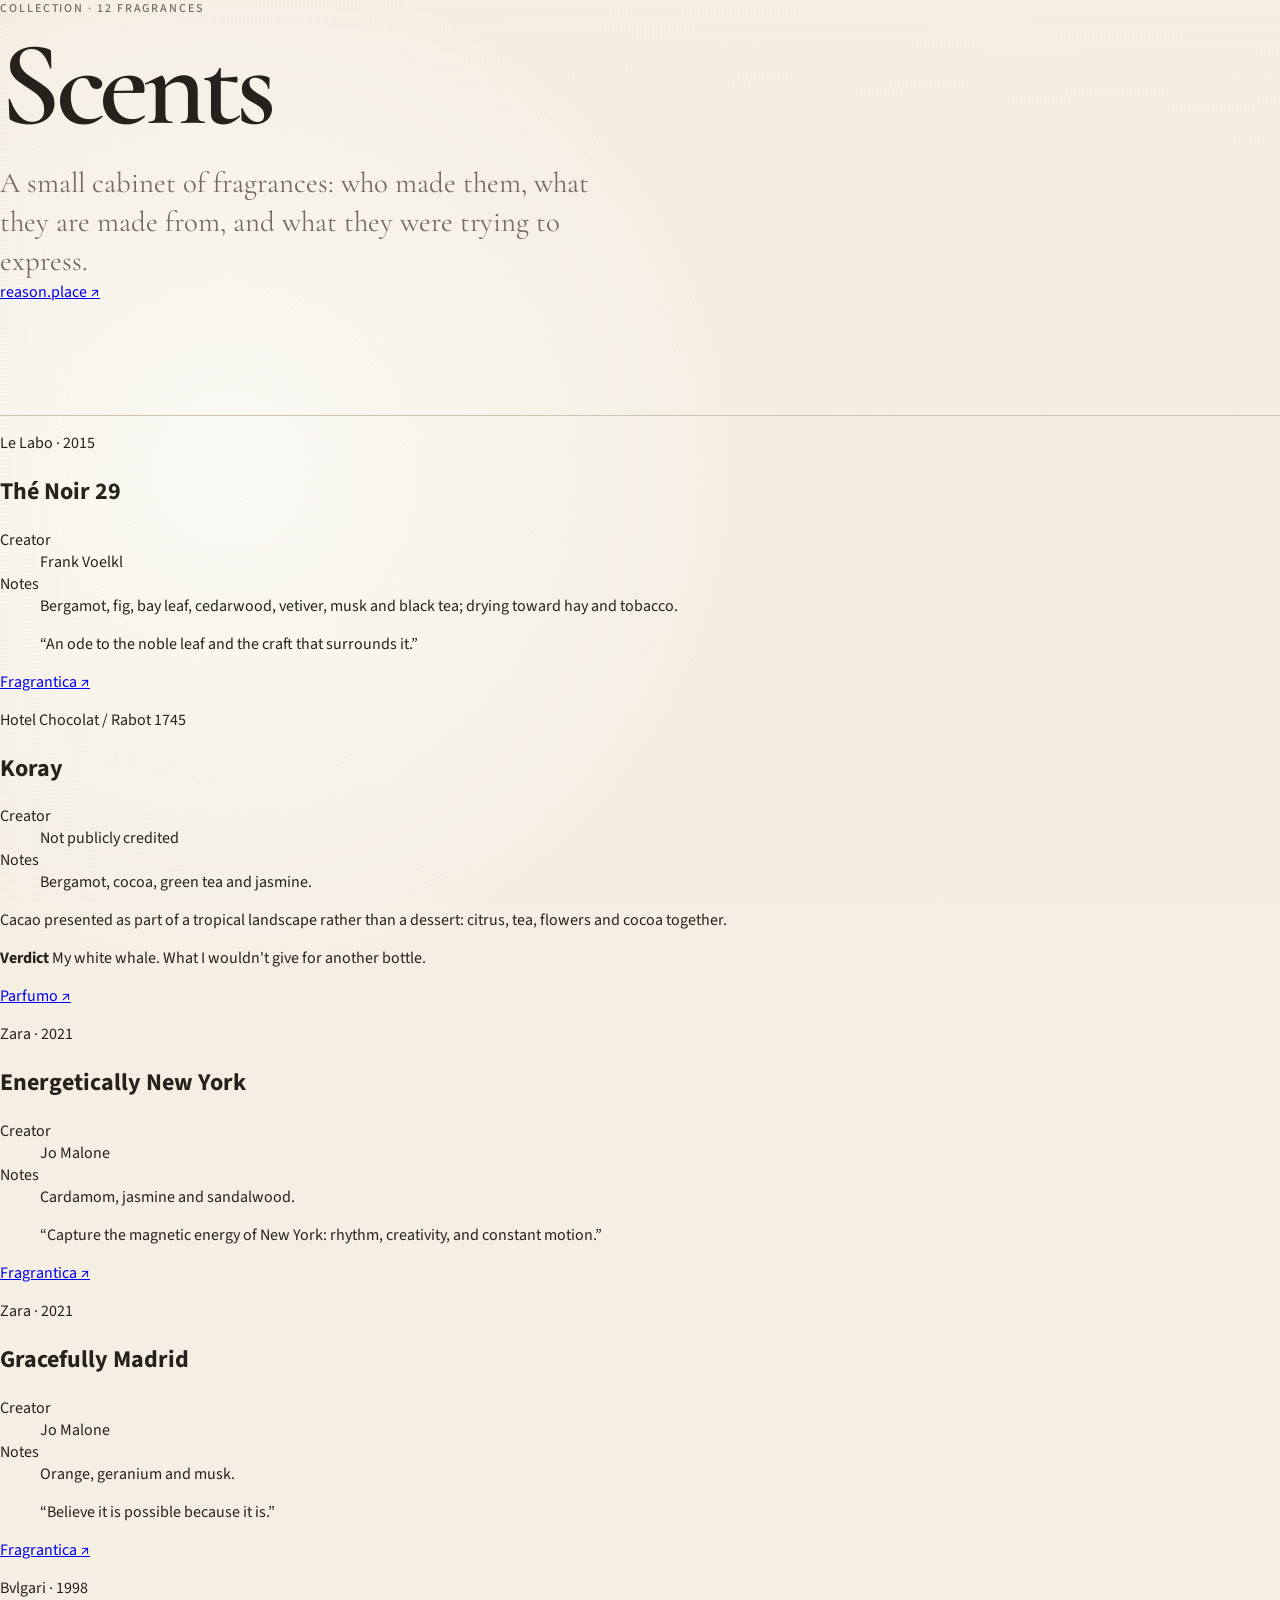
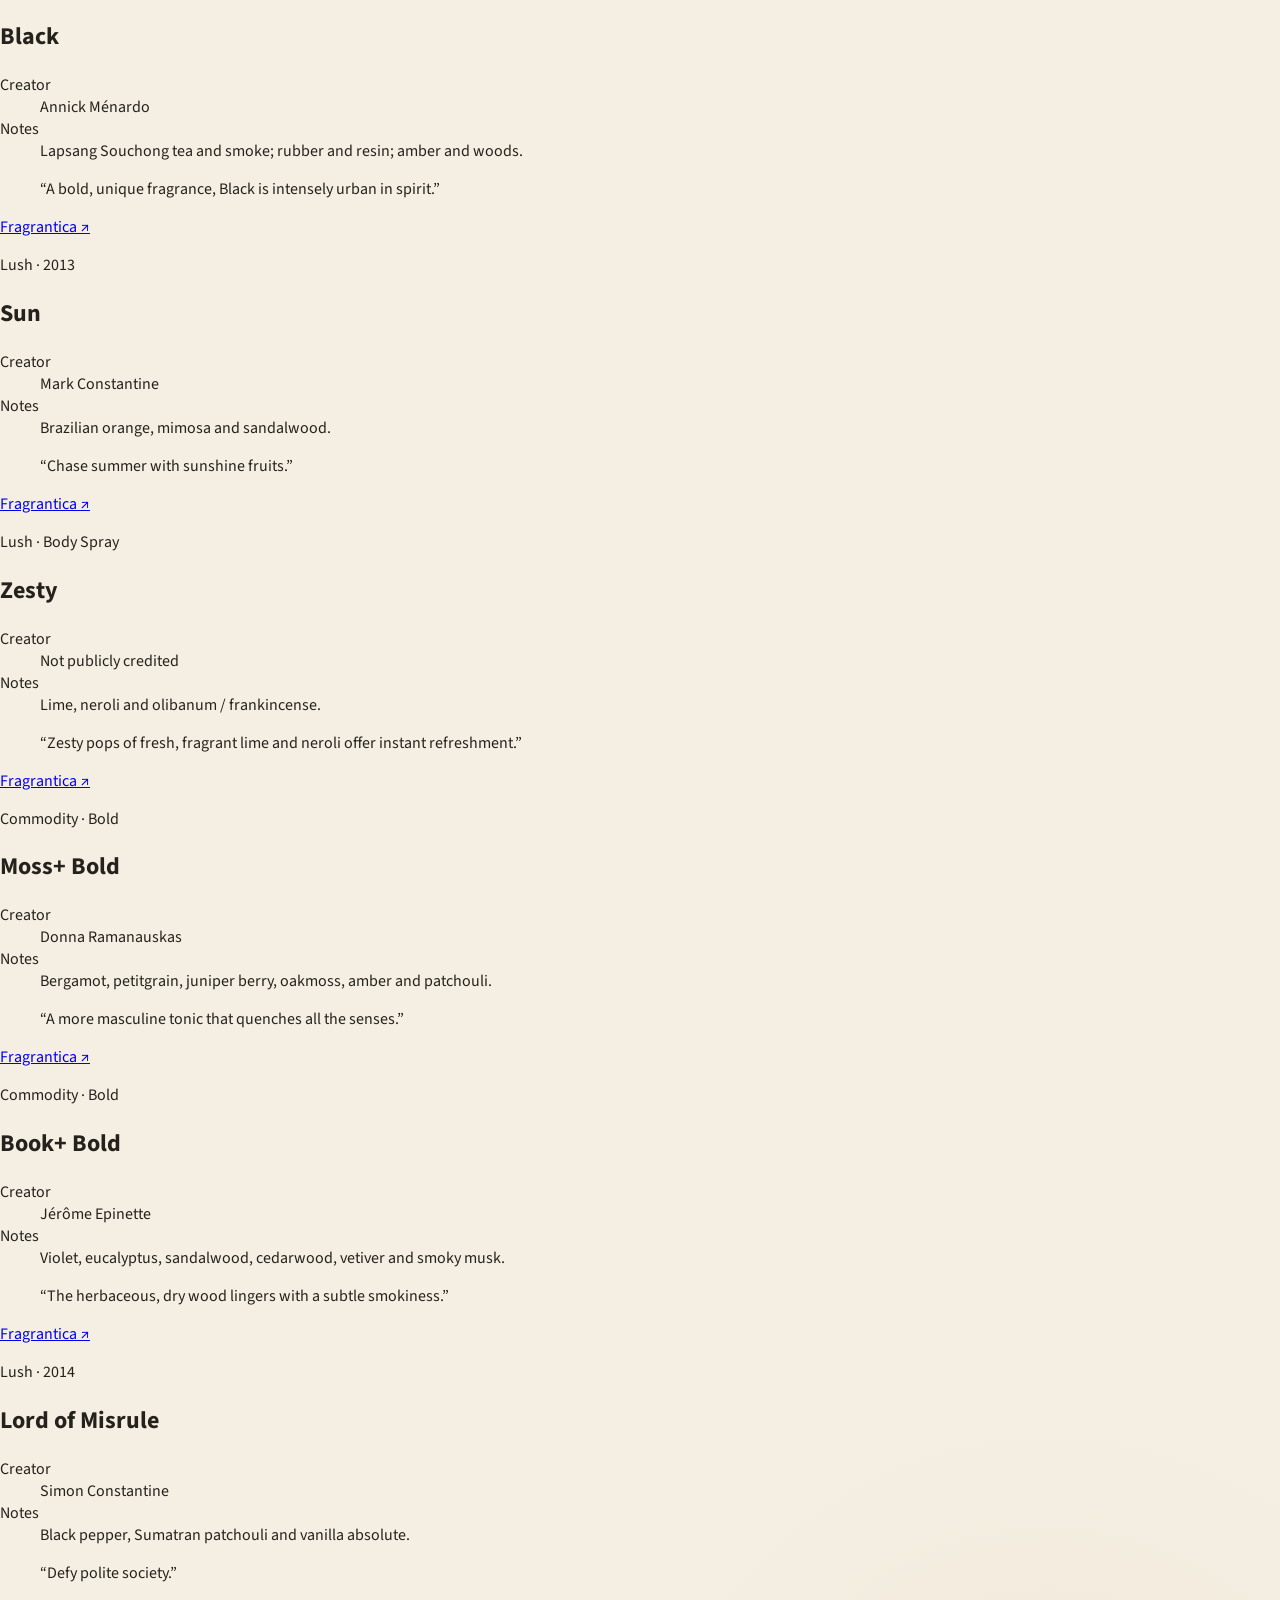
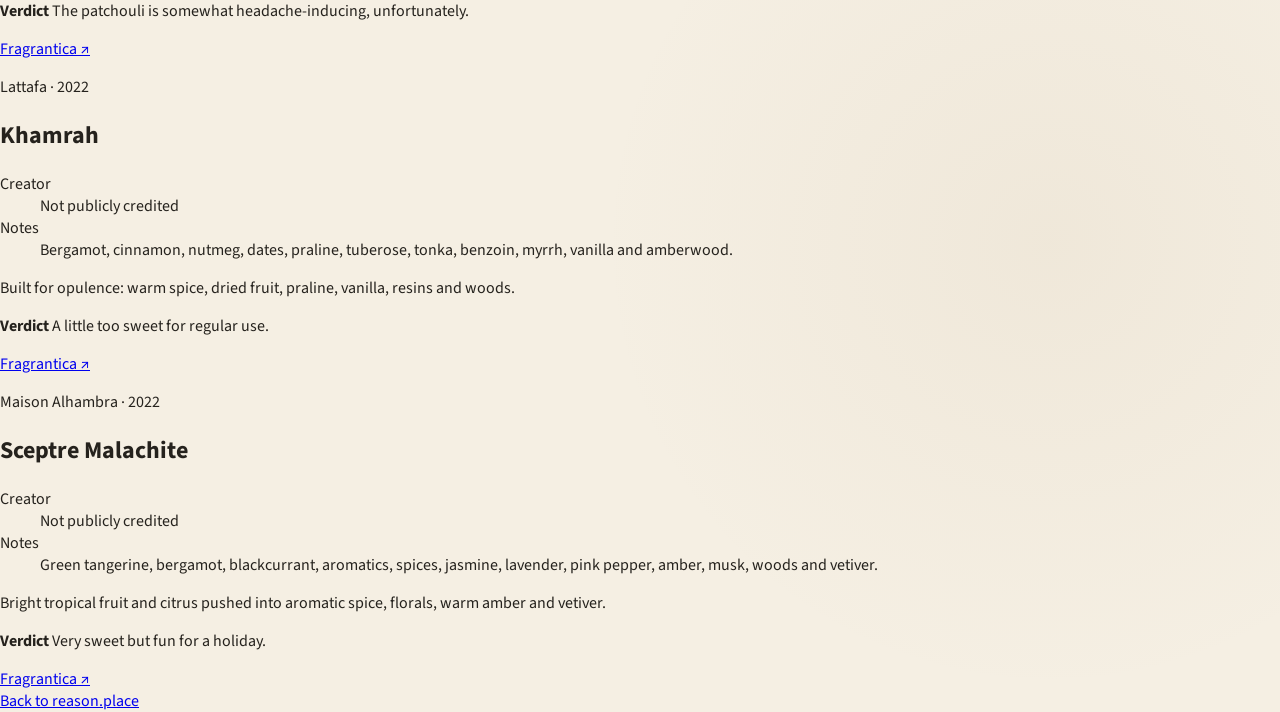
==== sites/scents/index.html @ fedf438d "Add personal scent verdicts" ====
<!doctype html>
<html lang="en">
<head>
  <meta charset="utf-8">
  <meta name="viewport" content="width=device-width, initial-scale=1">
  <meta name="theme-color" content="#eee8dc">
  <meta name="description" content="A compact overview of a personal fragrance collection.">
  <title>Scents — reason.place</title>
  <link rel="preconnect" href="https://fonts.googleapis.com">
  <link rel="preconnect" href="https://fonts.gstatic.com" crossorigin>
  <link href="https://fonts.googleapis.com/css2?family=Cormorant+Garamond:ital,wght@0,500;0,600;1,500&family=Source+Sans+3:wght@400;500;600&display=swap" rel="stylesheet">
  <link rel="stylesheet" href="/styles.css">
</head>
<body>
  <div class="shell">
    <header class="masthead">
      <div>
        <p class="eyebrow">Collection · 12 fragrances</p>
        <h1>Scents</h1>
        <p class="intro">A small cabinet of fragrances: who made them, what they are made from, and what they were trying to express.</p>
      </div>
      <a class="home-link" href="https://reason.place/">reason.place ↗</a>
    </header>

    <main class="collection">
      <article class="fragrance">
        <header><p class="maker">Le Labo · 2015</p><h2>Thé Noir 29</h2></header>
        <dl><div><dt>Creator</dt><dd>Frank Voelkl</dd></div><div><dt>Notes</dt><dd>Bergamot, fig, bay leaf, cedarwood, vetiver, musk and black tea; drying toward hay and tobacco.</dd></div></dl>
        <blockquote>“An ode to the noble leaf and the craft that surrounds it.”</blockquote>
        <a class="reference" href="https://www.fragrantica.com/perfume/Le-Labo/The-Noir-29-31872.html">Fragrantica ↗</a>
      </article>

      <article class="fragrance">
        <header><p class="maker">Hotel Chocolat / Rabot 1745</p><h2>Koray</h2></header>
        <dl><div><dt>Creator</dt><dd>Not publicly credited</dd></div><div><dt>Notes</dt><dd>Bergamot, cocoa, green tea and jasmine.</dd></div></dl>
        <p class="intent">Cacao presented as part of a tropical landscape rather than a dessert: citrus, tea, flowers and cocoa together.</p>
        <p class="verdict"><strong>Verdict</strong> My white whale. What I wouldn't give for another bottle.</p>
        <a class="reference" href="https://www.parfumo.com/Perfumes/Hotel_Chocolat_/Rabot_1745__Koray">Parfumo ↗</a>
      </article>

      <article class="fragrance">
        <header><p class="maker">Zara · 2021</p><h2>Energetically New York</h2></header>
        <dl><div><dt>Creator</dt><dd>Jo Malone</dd></div><div><dt>Notes</dt><dd>Cardamom, jasmine and sandalwood.</dd></div></dl>
        <blockquote>“Capture the magnetic energy of New York: rhythm, creativity, and constant motion.”</blockquote>
        <a class="reference" href="https://www.fragrantica.com/perfume/Zara/Energetically-New-York-70524.html">Fragrantica ↗</a>
      </article>

      <article class="fragrance">
        <header><p class="maker">Zara · 2021</p><h2>Gracefully Madrid</h2></header>
        <dl><div><dt>Creator</dt><dd>Jo Malone</dd></div><div><dt>Notes</dt><dd>Orange, geranium and musk.</dd></div></dl>
        <blockquote>“Believe it is possible because it is.”</blockquote>
        <a class="reference" href="https://www.fragrantica.com/perfume/Zara/Gracefully-Madrid-70528.html">Fragrantica ↗</a>
      </article>

      <article class="fragrance">
        <header><p class="maker">Bvlgari · 1998</p><h2>Black</h2></header>
        <dl><div><dt>Creator</dt><dd>Annick Ménardo</dd></div><div><dt>Notes</dt><dd>Lapsang Souchong tea and smoke; rubber and resin; amber and woods.</dd></div></dl>
        <blockquote>“A bold, unique fragrance, Black is intensely urban in spirit.”</blockquote>
        <a class="reference" href="https://www.fragrantica.com/perfume/Bvlgari/Black-154.html">Fragrantica ↗</a>
      </article>

      <article class="fragrance">
        <header><p class="maker">Lush · 2013</p><h2>Sun</h2></header>
        <dl><div><dt>Creator</dt><dd>Mark Constantine</dd></div><div><dt>Notes</dt><dd>Brazilian orange, mimosa and sandalwood.</dd></div></dl>
        <blockquote>“Chase summer with sunshine fruits.”</blockquote>
        <a class="reference" href="https://www.fragrantica.com/perfume/Lush/Sun-17620.html">Fragrantica ↗</a>
      </article>

      <article class="fragrance">
        <header><p class="maker">Lush · Body Spray</p><h2>Zesty</h2></header>
        <dl><div><dt>Creator</dt><dd>Not publicly credited</dd></div><div><dt>Notes</dt><dd>Lime, neroli and olibanum / frankincense.</dd></div></dl>
        <blockquote>“Zesty pops of fresh, fragrant lime and neroli offer instant refreshment.”</blockquote>
        <a class="reference" href="https://www.fragrantica.com/p/93841">Fragrantica ↗</a>
      </article>

      <article class="fragrance">
        <header><p class="maker">Commodity · Bold</p><h2>Moss+ Bold</h2></header>
        <dl><div><dt>Creator</dt><dd>Donna Ramanauskas</dd></div><div><dt>Notes</dt><dd>Bergamot, petitgrain, juniper berry, oakmoss, amber and patchouli.</dd></div></dl>
        <blockquote>“A more masculine tonic that quenches all the senses.”</blockquote>
        <a class="reference" href="https://www.fragrantica.com/perfume/Commodity/Moss-70011.html">Fragrantica ↗</a>
      </article>

      <article class="fragrance">
        <header><p class="maker">Commodity · Bold</p><h2>Book+ Bold</h2></header>
        <dl><div><dt>Creator</dt><dd>Jérôme Epinette</dd></div><div><dt>Notes</dt><dd>Violet, eucalyptus, sandalwood, cedarwood, vetiver and smoky musk.</dd></div></dl>
        <blockquote>“The herbaceous, dry wood lingers with a subtle smokiness.”</blockquote>
        <a class="reference" href="https://www.fragrantica.com/perfume/Commodity/Book-70014.html">Fragrantica ↗</a>
      </article>

      <article class="fragrance lower-priority">
        <header><p class="maker">Lush · 2014</p><h2>Lord of Misrule</h2></header>
        <dl><div><dt>Creator</dt><dd>Simon Constantine</dd></div><div><dt>Notes</dt><dd>Black pepper, Sumatran patchouli and vanilla absolute.</dd></div></dl>
        <blockquote>“Defy polite society.”</blockquote>
        <p class="verdict"><strong>Verdict</strong> The patchouli is somewhat headache-inducing, unfortunately.</p>
        <a class="reference" href="https://www.fragrantica.com/perfume/Lush/Lord-of-Misrule-29173.html">Fragrantica ↗</a>
      </article>

      <article class="fragrance lower-priority">
        <header><p class="maker">Lattafa · 2022</p><h2>Khamrah</h2></header>
        <dl><div><dt>Creator</dt><dd>Not publicly credited</dd></div><div><dt>Notes</dt><dd>Bergamot, cinnamon, nutmeg, dates, praline, tuberose, tonka, benzoin, myrrh, vanilla and amberwood.</dd></div></dl>
        <p class="intent">Built for opulence: warm spice, dried fruit, praline, vanilla, resins and woods.</p>
        <p class="verdict"><strong>Verdict</strong> A little too sweet for regular use.</p>
        <a class="reference" href="https://www.fragrantica.com/perfume/Lattafa-Perfumes/Khamrah-75805.html">Fragrantica ↗</a>
      </article>

      <article class="fragrance lower-priority">
        <header><p class="maker">Maison Alhambra · 2022</p><h2>Sceptre Malachite</h2></header>
        <dl><div><dt>Creator</dt><dd>Not publicly credited</dd></div><div><dt>Notes</dt><dd>Green tangerine, bergamot, blackcurrant, aromatics, spices, jasmine, lavender, pink pepper, amber, musk, woods and vetiver.</dd></div></dl>
        <p class="intent">Bright tropical fruit and citrus pushed into aromatic spice, florals, warm amber and vetiver.</p>
        <p class="verdict"><strong>Verdict</strong> Very sweet but fun for a holiday.</p>
        <a class="reference" href="https://www.fragrantica.com/perfume/Maison-Alhambra/Sceptre-Malachite-94163.html">Fragrantica ↗</a>
      </article>
    </main>

    <footer class="site-footer">
      <a href="https://reason.place/">Back to reason.place</a>
    </footer>
  </div>
</body>
</html>
---- styles.css ----
:root {
  color-scheme: light;
  --paper: #f5efe3;
  --ink: #25221d;
  --muted: #746c60;
  --line: #cfc3b2;
  --wash: rgba(255, 255, 255, 0.28);
}

* {
  box-sizing: border-box;
}

html {
  min-height: 100%;
  background: var(--paper);
}

body {
  margin: 0;
  min-height: 100vh;
  color: var(--ink);
  font-family: "Source Sans 3", system-ui, sans-serif;
  background:
    radial-gradient(circle at 18% 12%, rgba(255, 255, 255, 0.7), transparent 32rem),
    radial-gradient(circle at 82% 88%, rgba(173, 145, 104, 0.08), transparent 28rem),
    var(--paper);
}

body::before {
  content: "";
  position: fixed;
  inset: 0;
  pointer-events: none;
  opacity: 0.22;
  background-image:
    repeating-radial-gradient(circle at 0 0, rgba(82, 66, 43, 0.08) 0 0.6px, transparent 0.7px 4px);
  mix-blend-mode: multiply;
}

.page-shell {
  width: min(62rem, calc(100% - 2.5rem));
  margin: 0 auto;
  padding: clamp(4.5rem, 10vw, 8rem) 0 5rem;
}

.masthead {
  max-width: 40rem;
  margin-bottom: clamp(4rem, 10vw, 7rem);
}

.eyebrow {
  margin: 0 0 1rem;
  color: var(--muted);
  font-size: 0.75rem;
  font-weight: 500;
  letter-spacing: 0.16em;
  text-transform: uppercase;
}

h1 {
  margin: 0;
  font-family: "Cormorant Garamond", Georgia, serif;
  font-size: clamp(4rem, 12vw, 7.5rem);
  font-weight: 600;
  letter-spacing: -0.045em;
  line-height: 0.86;
}

.intro {
  margin: 1.75rem 0 0;
  color: var(--muted);
  font-family: "Cormorant Garamond", Georgia, serif;
  font-size: clamp(1.35rem, 2.8vw, 1.8rem);
  line-height: 1.35;
}

.collection {
  border-top: 1px solid var(--line);
}

.entry {
  display: grid;
  grid-template-columns: 3rem minmax(0, 1fr) auto;
  gap: 1.25rem;
  align-items: center;
  padding: 1.65rem 0;
  color: inherit;
  text-decoration: none;
  border-bottom: 1px solid var(--line);
  transition: padding 160ms ease, background-color 160ms ease;
}

.entry:hover,
.entry:focus-visible {
  padding-inline: 1rem;
  background: var(--wash);
  outline: none;
}

.entry__number {
  color: var(--muted);
  font-size: 0.8rem;
  letter-spacing: 0.08em;
}

.entry__body {
  display: grid;
  gap: 0.2rem;
}

.entry__title {
  font-family: "Cormorant Garamond", Georgia, serif;
  font-size: clamp(2rem, 5vw, 3.1rem);
  font-weight: 600;
  line-height: 1;
}

.entry__description {
  color: var(--muted);
  font-size: 0.95rem;
  line-height: 1.45;
}

.entry__arrow {
  font-size: 1.25rem;
  transition: transform 160ms ease;
}

.entry:hover .entry__arrow,
.entry:focus-visible .entry__arrow {
  transform: translate(0.2rem, -0.2rem);
}

@media (max-width: 36rem) {
  .page-shell {
    width: min(100% - 1.5rem, 62rem);
    padding-top: 3.5rem;
  }

  .masthead {
    margin-bottom: 3.5rem;
  }

  .entry {
    grid-template-columns: 2rem minmax(0, 1fr) auto;
    gap: 0.75rem;
  }

  .entry__description {
    max-width: 18rem;
  }
}

@media (prefers-reduced-motion: reduce) {
  *,
  *::before,
  *::after {
    scroll-behavior: auto !important;
    transition: none !important;
  }
}
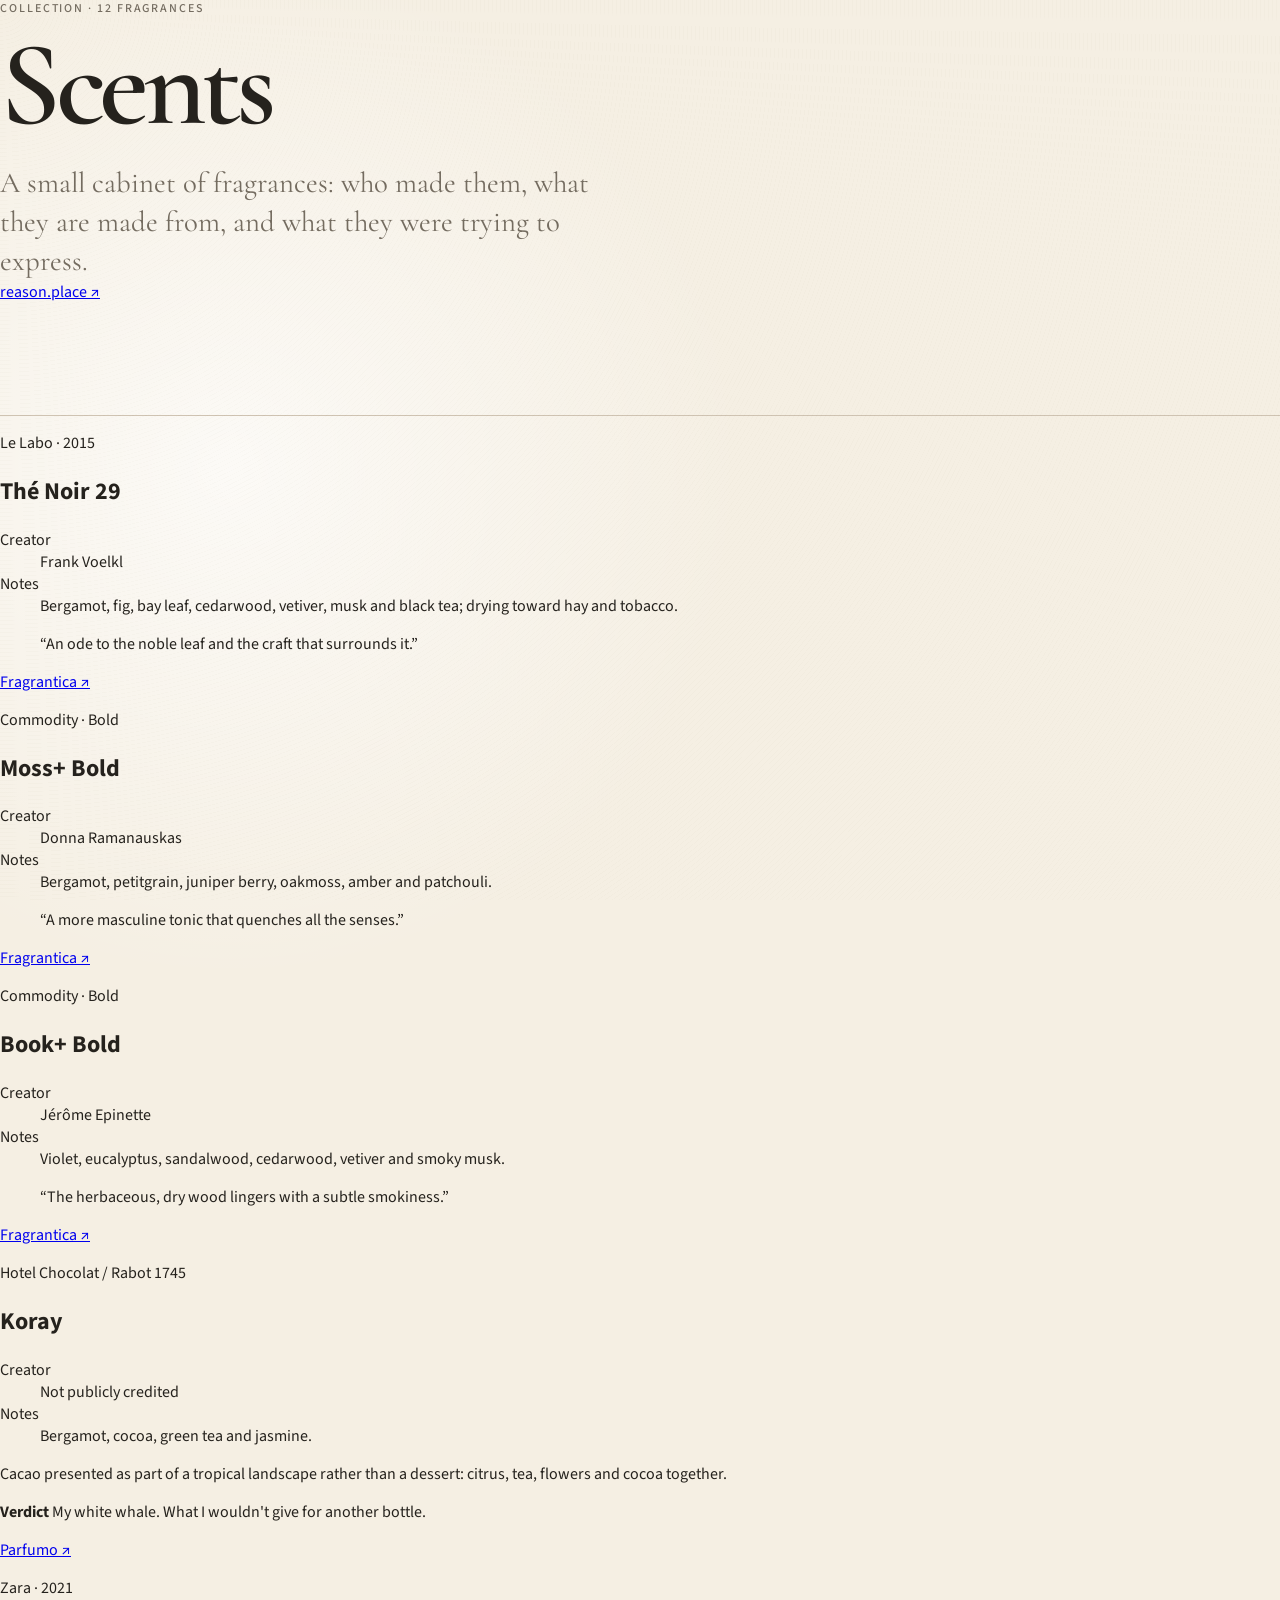
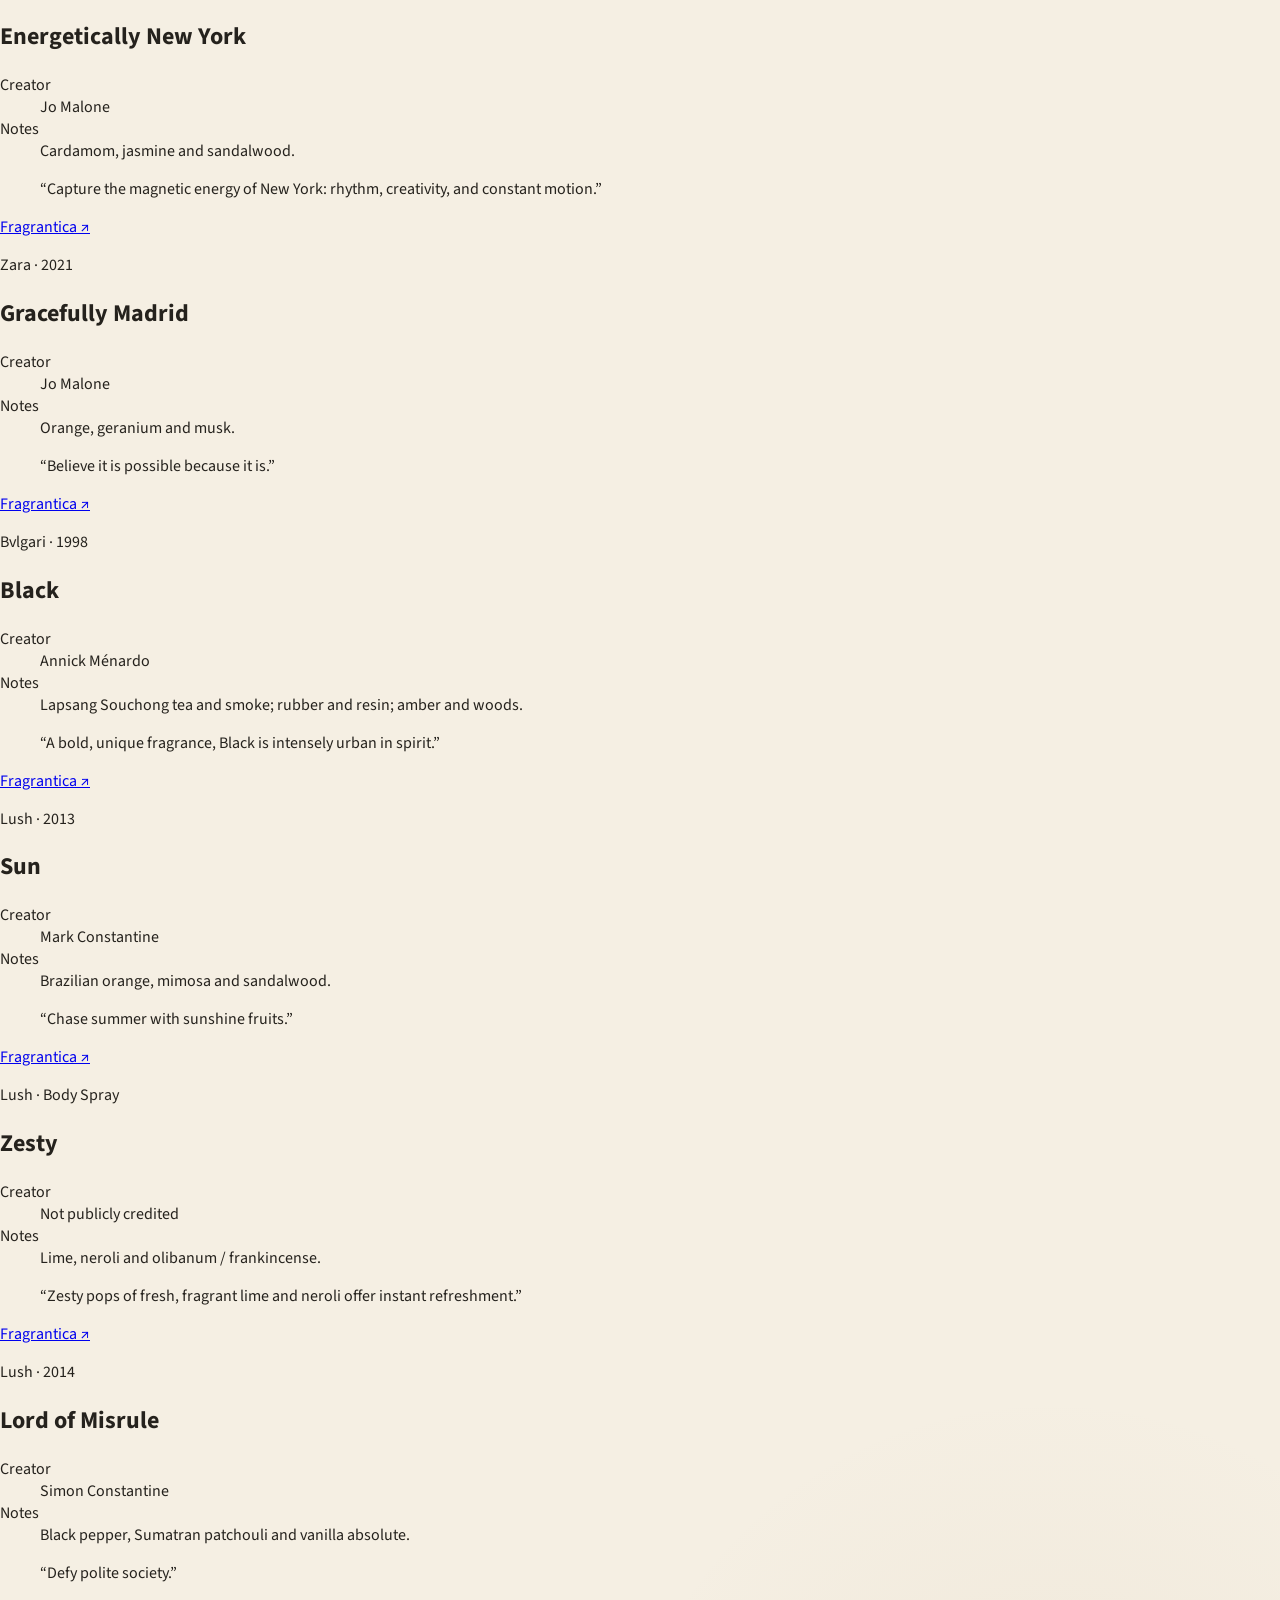
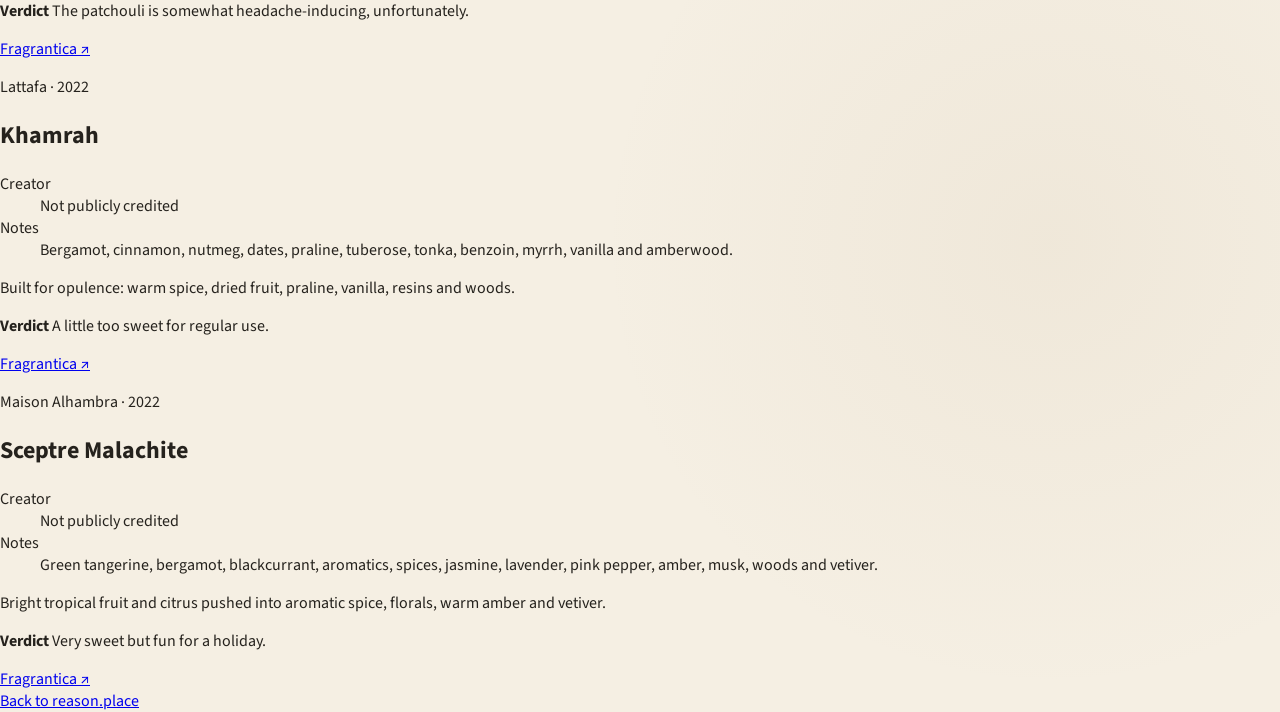
==== commit e0b51175: "Move Le Labo and Commodity to top of scents" ====
--- a/sites/scents/index.html
+++ b/sites/scents/index.html
@@ -28,6 +28,20 @@
         <dl><div><dt>Creator</dt><dd>Frank Voelkl</dd></div><div><dt>Notes</dt><dd>Bergamot, fig, bay leaf, cedarwood, vetiver, musk and black tea; drying toward hay and tobacco.</dd></div></dl>
         <blockquote>“An ode to the noble leaf and the craft that surrounds it.”</blockquote>
         <a class="reference" href="https://www.fragrantica.com/perfume/Le-Labo/The-Noir-29-31872.html">Fragrantica ↗</a>
+      </article>
+
+      <article class="fragrance">
+        <header><p class="maker">Commodity · Bold</p><h2>Moss+ Bold</h2></header>
+        <dl><div><dt>Creator</dt><dd>Donna Ramanauskas</dd></div><div><dt>Notes</dt><dd>Bergamot, petitgrain, juniper berry, oakmoss, amber and patchouli.</dd></div></dl>
+        <blockquote>“A more masculine tonic that quenches all the senses.”</blockquote>
+        <a class="reference" href="https://www.fragrantica.com/perfume/Commodity/Moss-70011.html">Fragrantica ↗</a>
+      </article>
+
+      <article class="fragrance">
+        <header><p class="maker">Commodity · Bold</p><h2>Book+ Bold</h2></header>
+        <dl><div><dt>Creator</dt><dd>Jérôme Epinette</dd></div><div><dt>Notes</dt><dd>Violet, eucalyptus, sandalwood, cedarwood, vetiver and smoky musk.</dd></div></dl>
+        <blockquote>“The herbaceous, dry wood lingers with a subtle smokiness.”</blockquote>
+        <a class="reference" href="https://www.fragrantica.com/perfume/Commodity/Book-70014.html">Fragrantica ↗</a>
       </article>
 
       <article class="fragrance">
@@ -73,20 +87,6 @@
         <a class="reference" href="https://www.fragrantica.com/p/93841">Fragrantica ↗</a>
       </article>
 
-      <article class="fragrance">
-        <header><p class="maker">Commodity · Bold</p><h2>Moss+ Bold</h2></header>
-        <dl><div><dt>Creator</dt><dd>Donna Ramanauskas</dd></div><div><dt>Notes</dt><dd>Bergamot, petitgrain, juniper berry, oakmoss, amber and patchouli.</dd></div></dl>
-        <blockquote>“A more masculine tonic that quenches all the senses.”</blockquote>
-        <a class="reference" href="https://www.fragrantica.com/perfume/Commodity/Moss-70011.html">Fragrantica ↗</a>
-      </article>
-
-      <article class="fragrance">
-        <header><p class="maker">Commodity · Bold</p><h2>Book+ Bold</h2></header>
-        <dl><div><dt>Creator</dt><dd>Jérôme Epinette</dd></div><div><dt>Notes</dt><dd>Violet, eucalyptus, sandalwood, cedarwood, vetiver and smoky musk.</dd></div></dl>
-        <blockquote>“The herbaceous, dry wood lingers with a subtle smokiness.”</blockquote>
-        <a class="reference" href="https://www.fragrantica.com/perfume/Commodity/Book-70014.html">Fragrantica ↗</a>
-      </article>
-
       <article class="fragrance lower-priority">
         <header><p class="maker">Lush · 2014</p><h2>Lord of Misrule</h2></header>
         <dl><div><dt>Creator</dt><dd>Simon Constantine</dd></div><div><dt>Notes</dt><dd>Black pepper, Sumatran patchouli and vanilla absolute.</dd></div></dl>
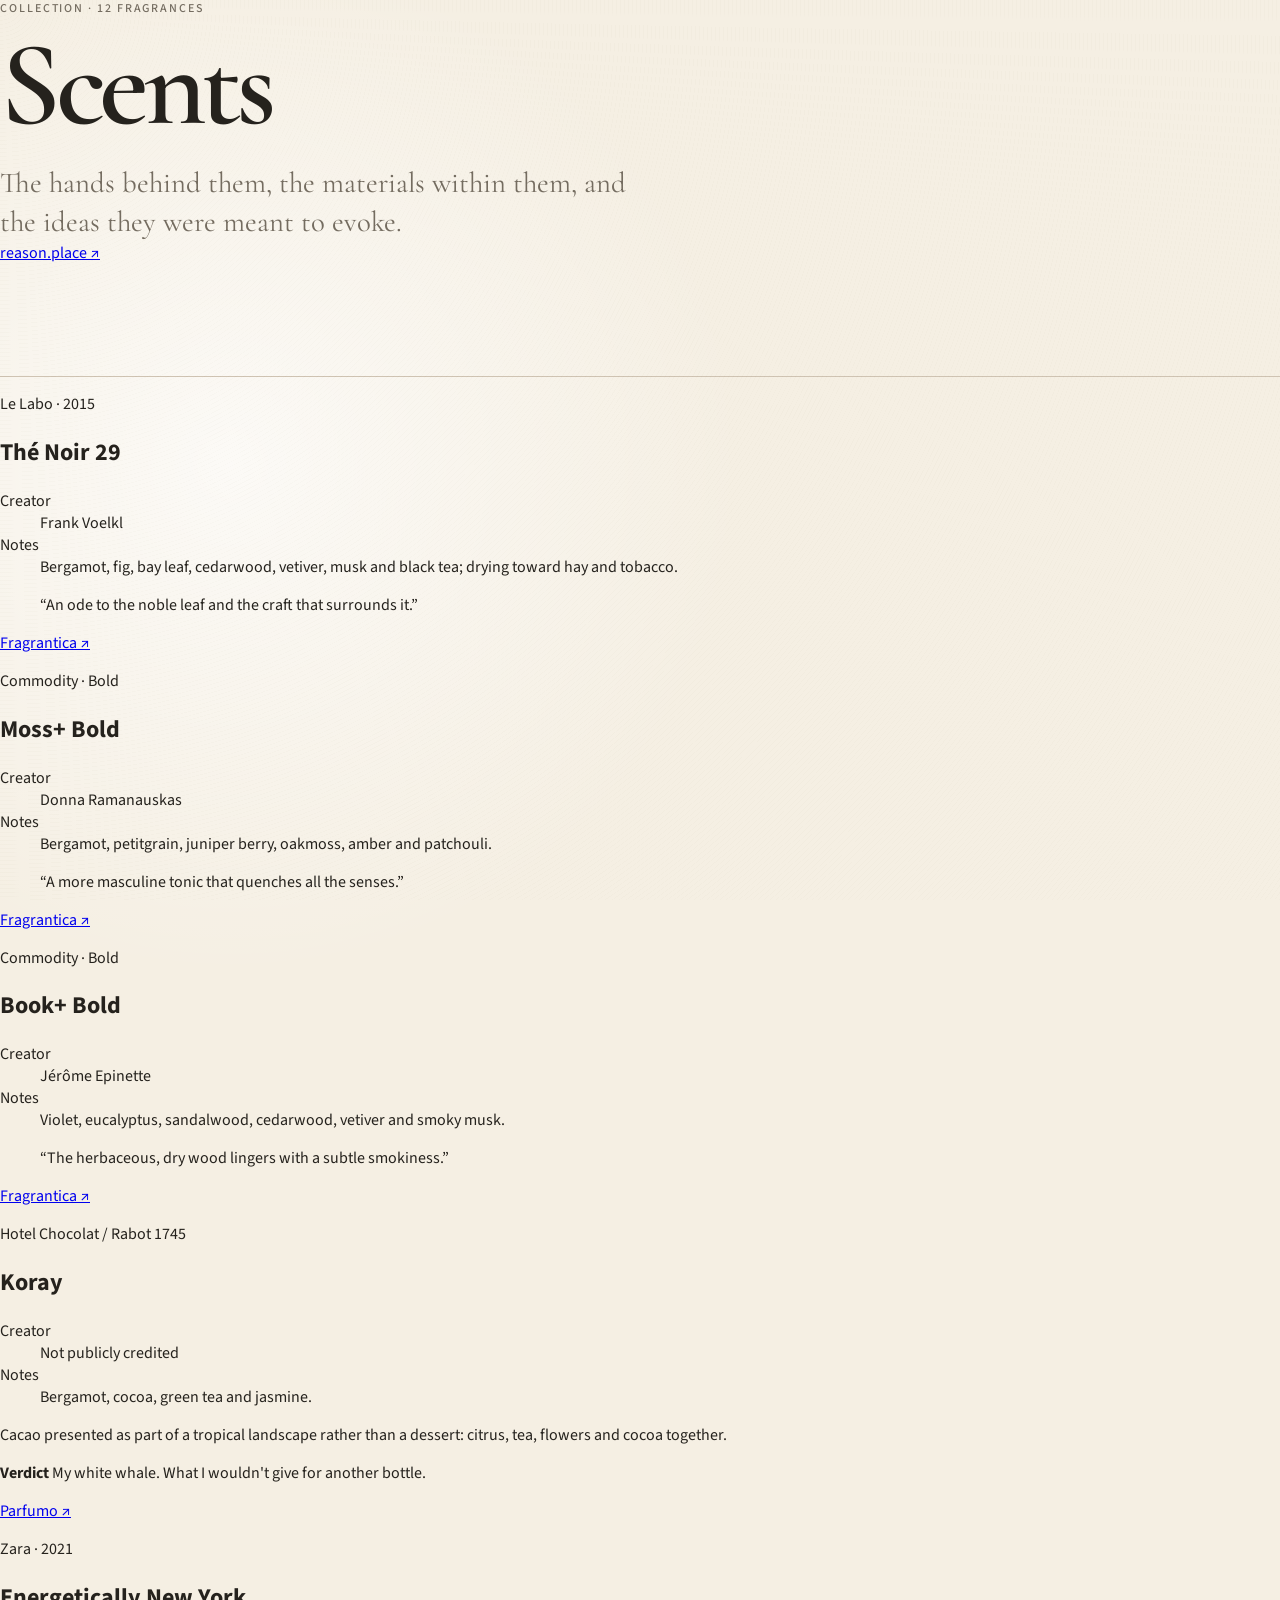
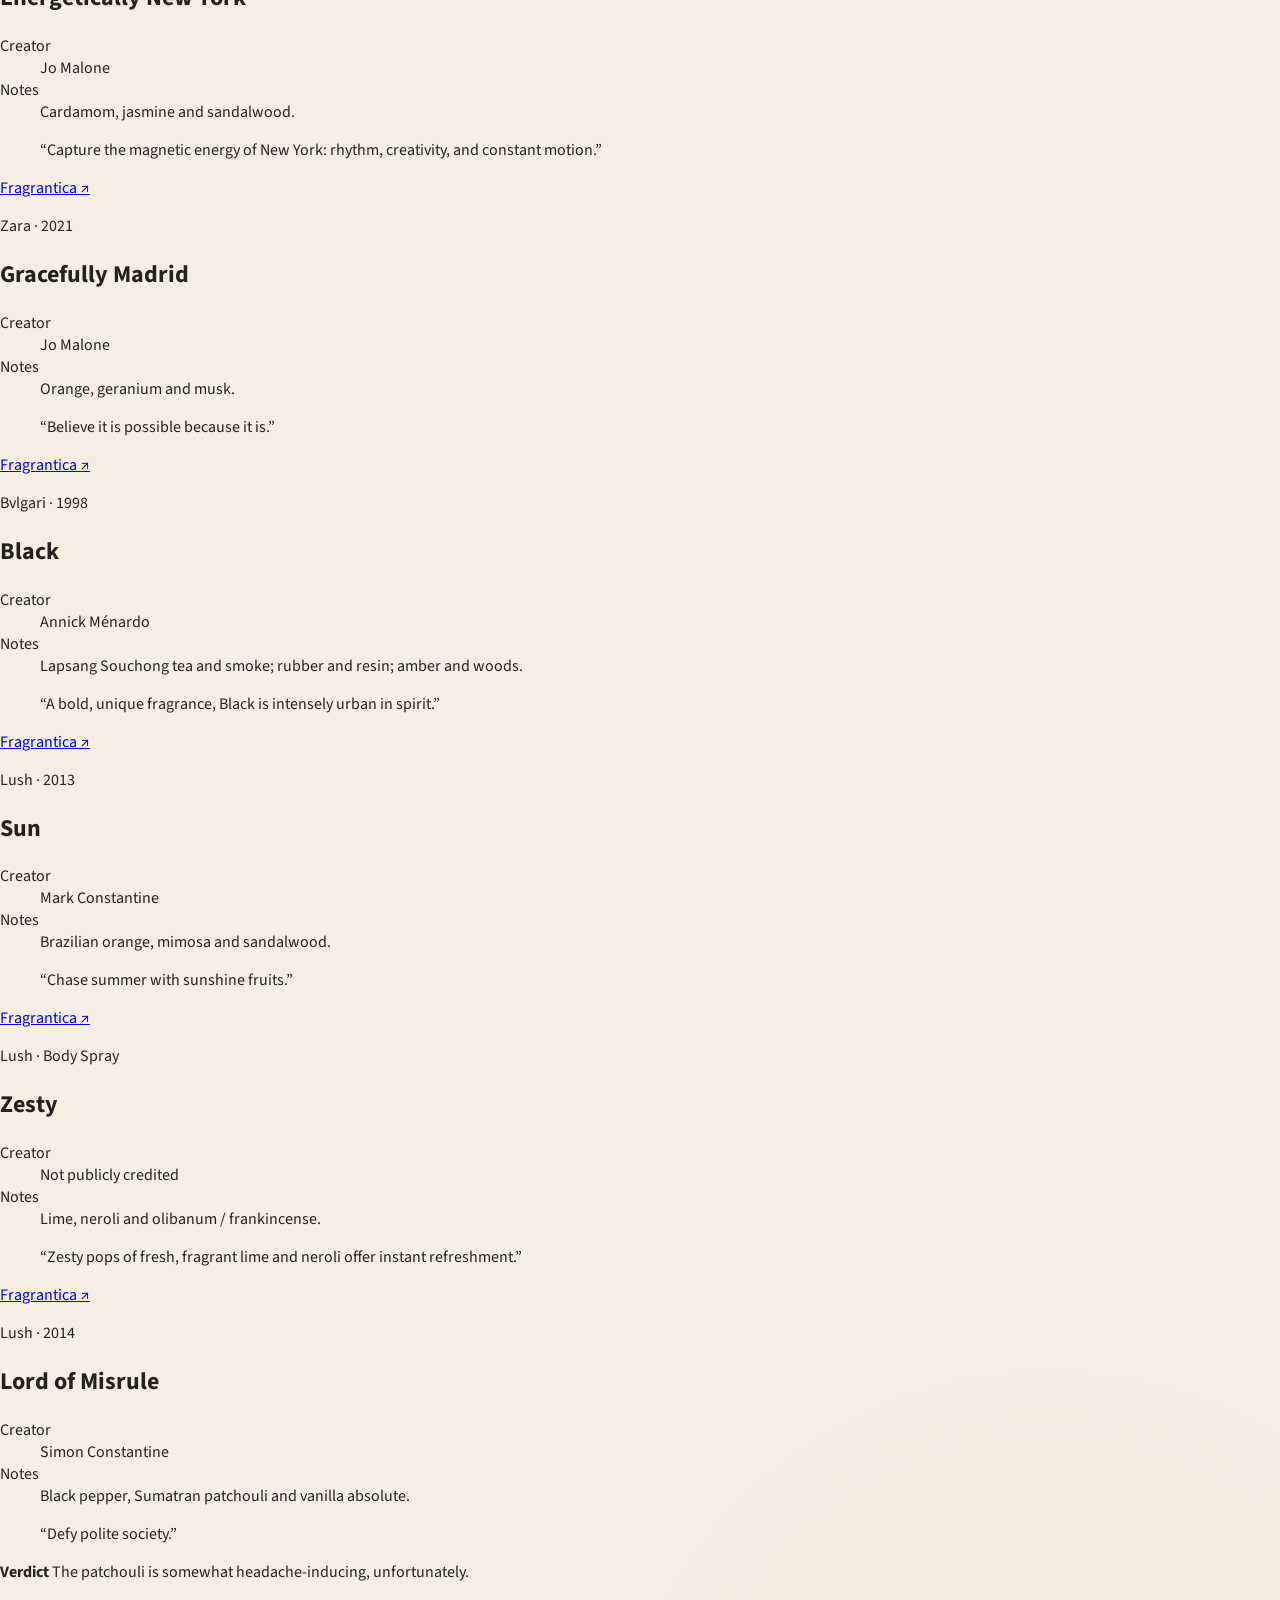
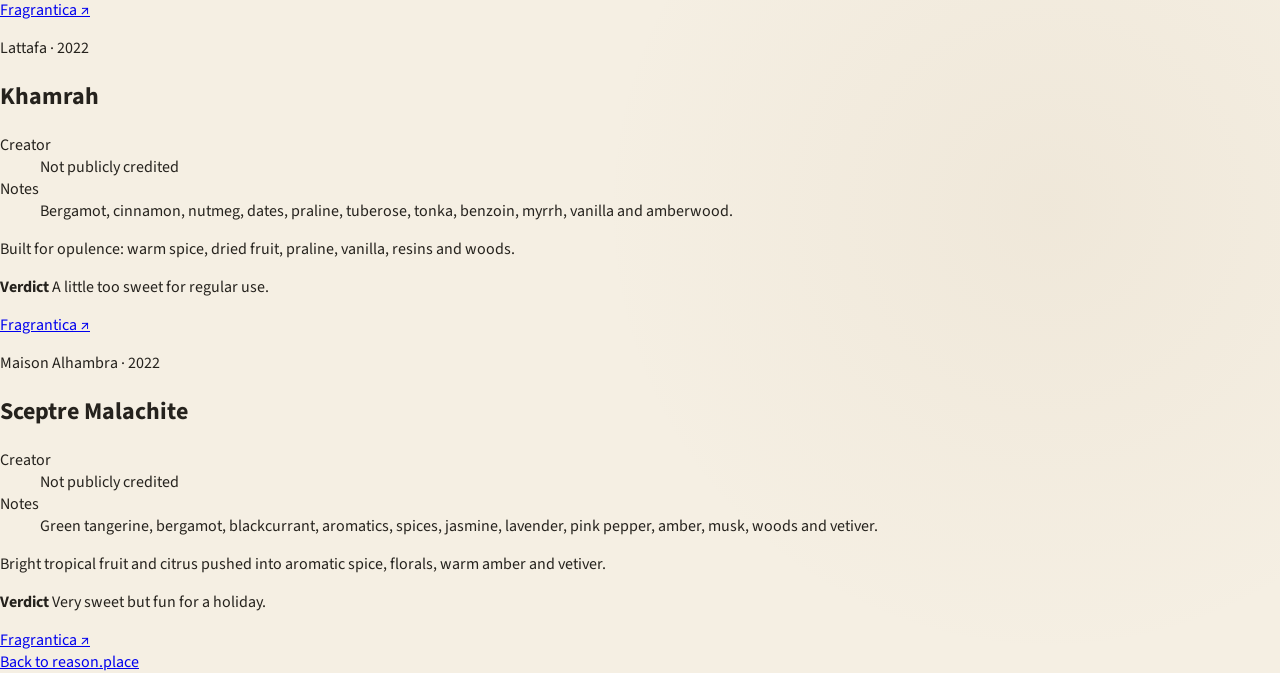
==== commit 7d076015: "Refine scents intro copy" ====
--- a/sites/scents/index.html
+++ b/sites/scents/index.html
@@ -17,7 +17,7 @@
       <div>
         <p class="eyebrow">Collection · 12 fragrances</p>
         <h1>Scents</h1>
-        <p class="intro">A small cabinet of fragrances: who made them, what they are made from, and what they were trying to express.</p>
+        <p class="intro">The hands behind them, the materials within them, and the ideas they were meant to evoke.</p>
       </div>
       <a class="home-link" href="https://reason.place/">reason.place ↗</a>
     </header>
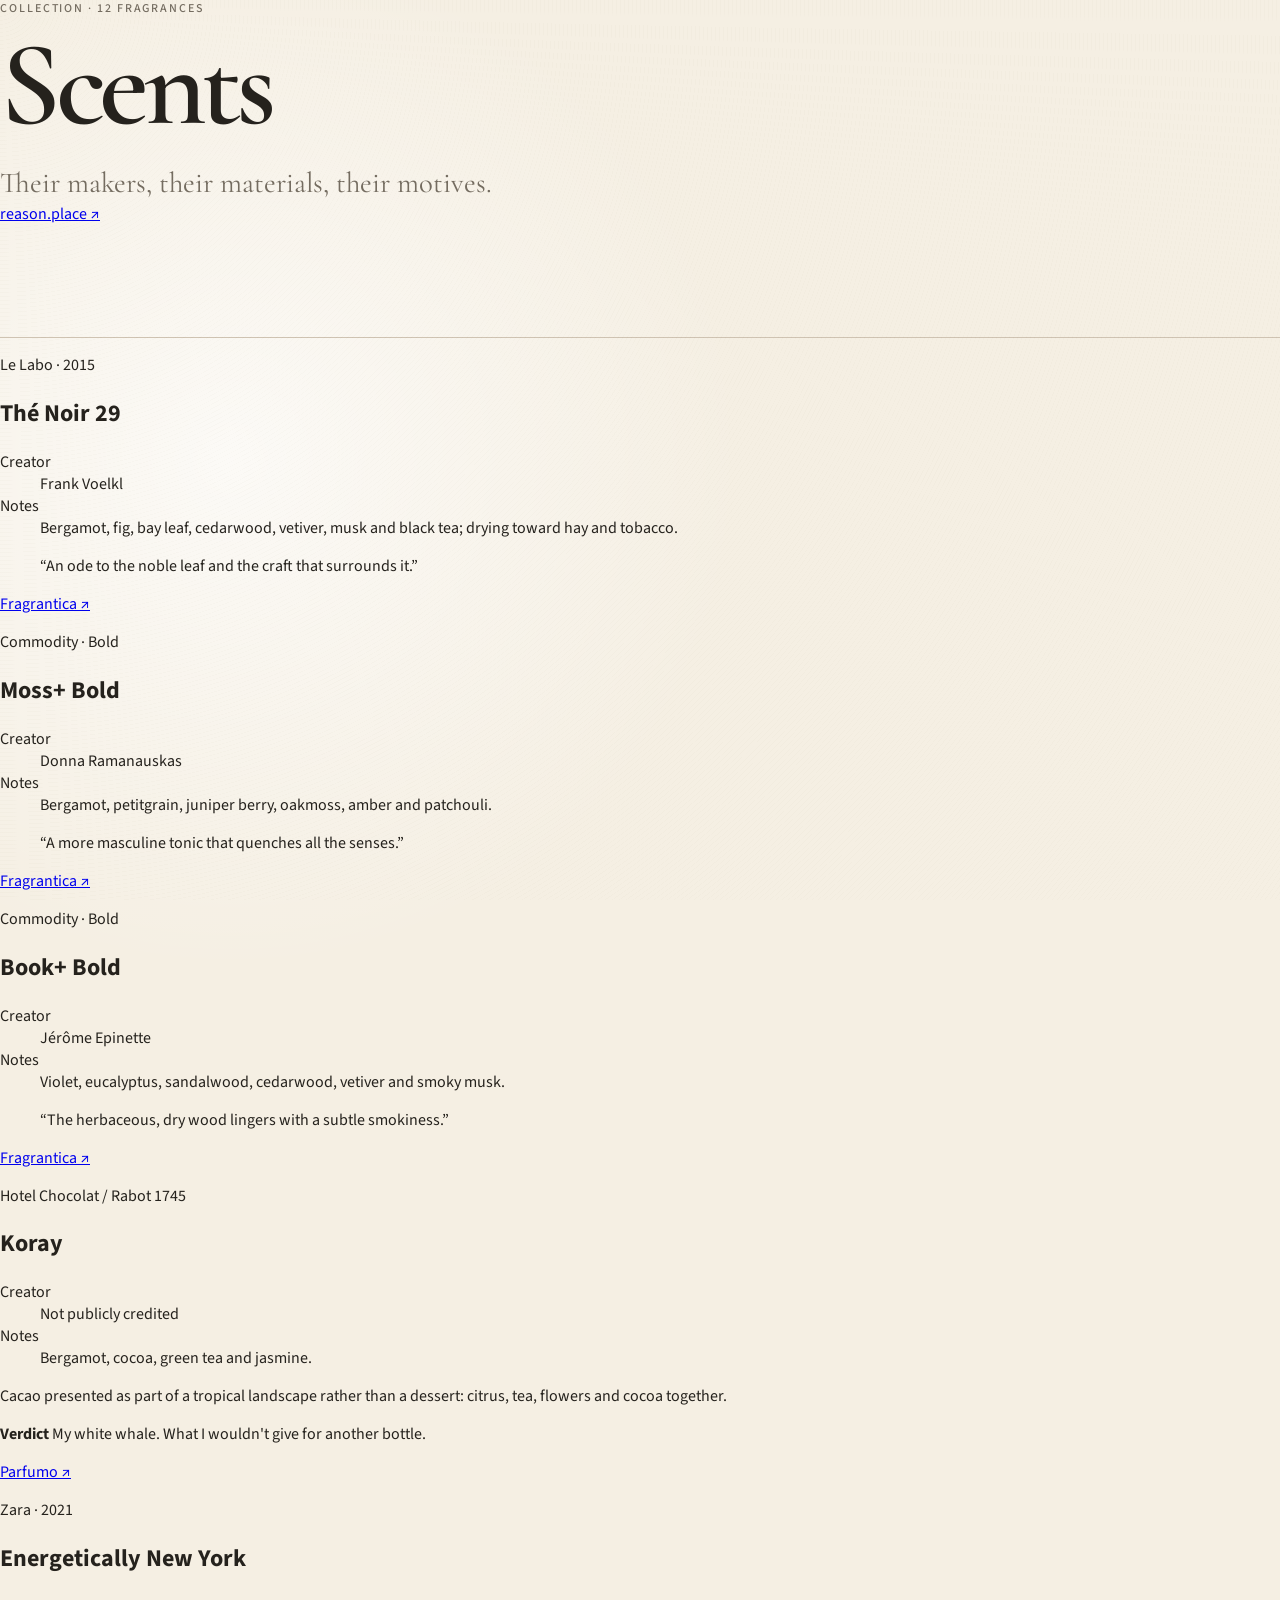
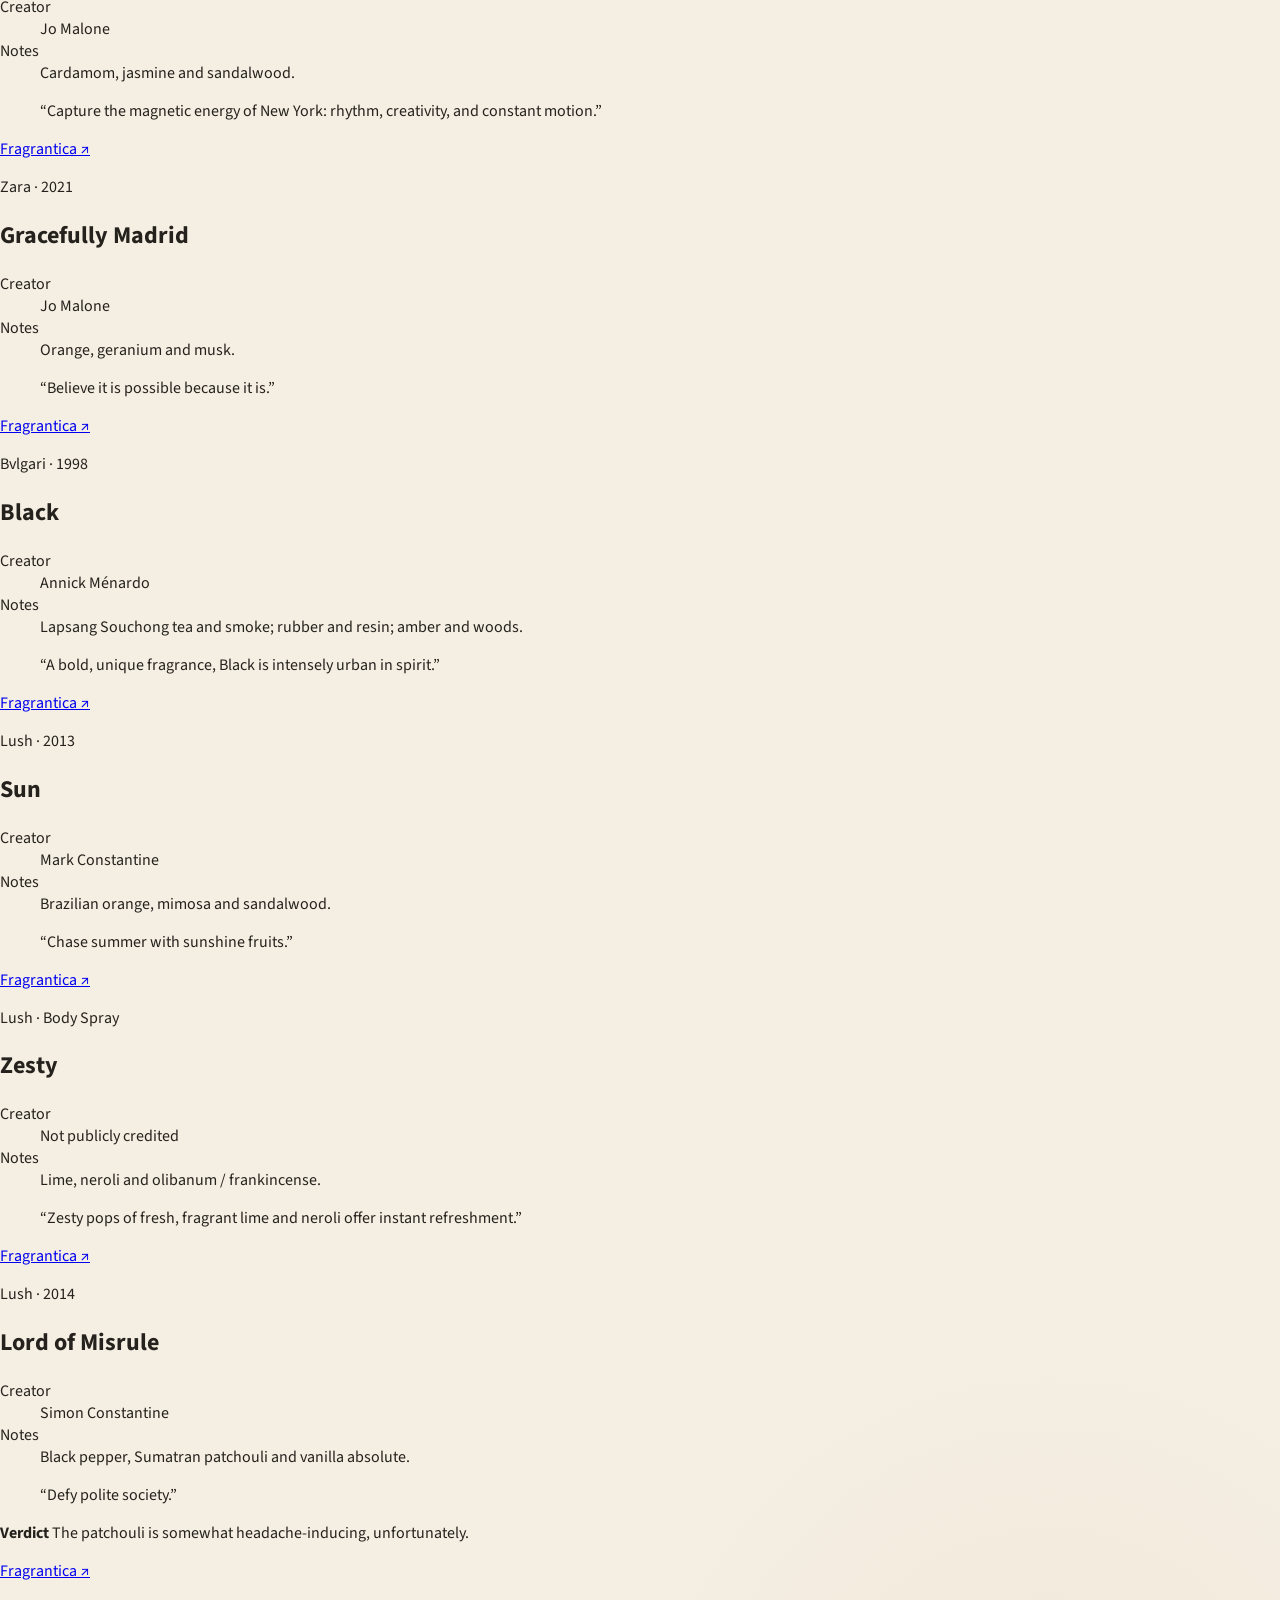
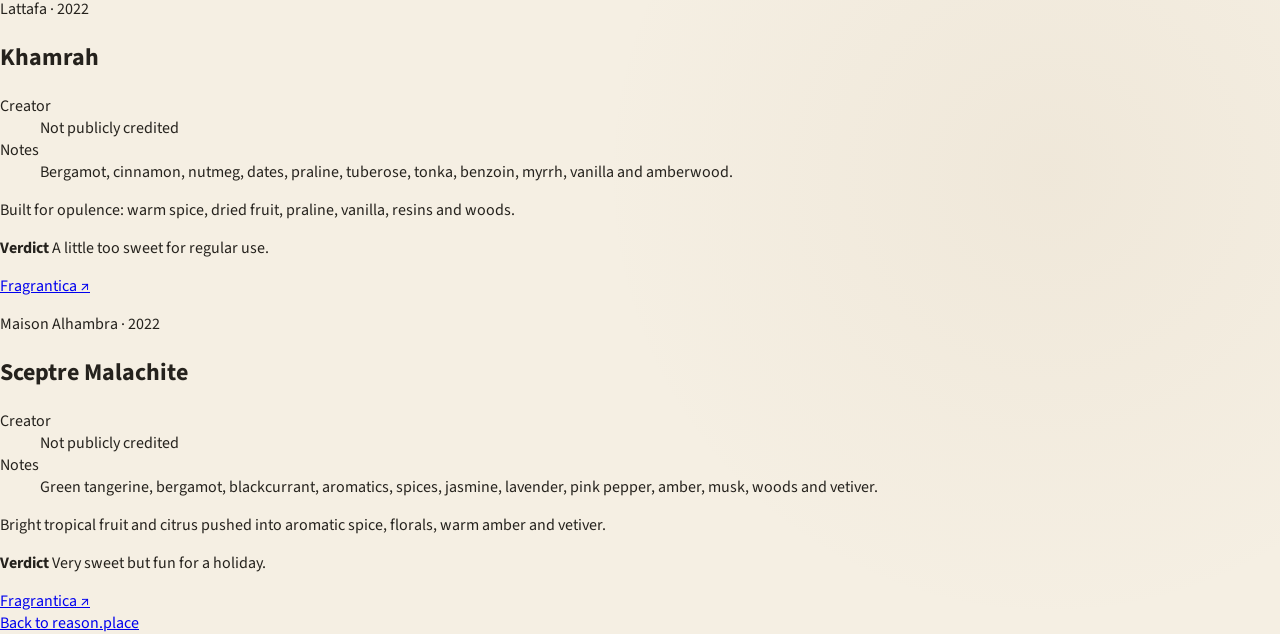
==== commit 36e29352: "Use makers, materials, motives intro" ====
--- a/sites/scents/index.html
+++ b/sites/scents/index.html
@@ -17,7 +17,7 @@
       <div>
         <p class="eyebrow">Collection · 12 fragrances</p>
         <h1>Scents</h1>
-        <p class="intro">The hands behind them, the materials within them, and the ideas they were meant to evoke.</p>
+        <p class="intro">Their makers, their materials, their motives.</p>
       </div>
       <a class="home-link" href="https://reason.place/">reason.place ↗</a>
     </header>
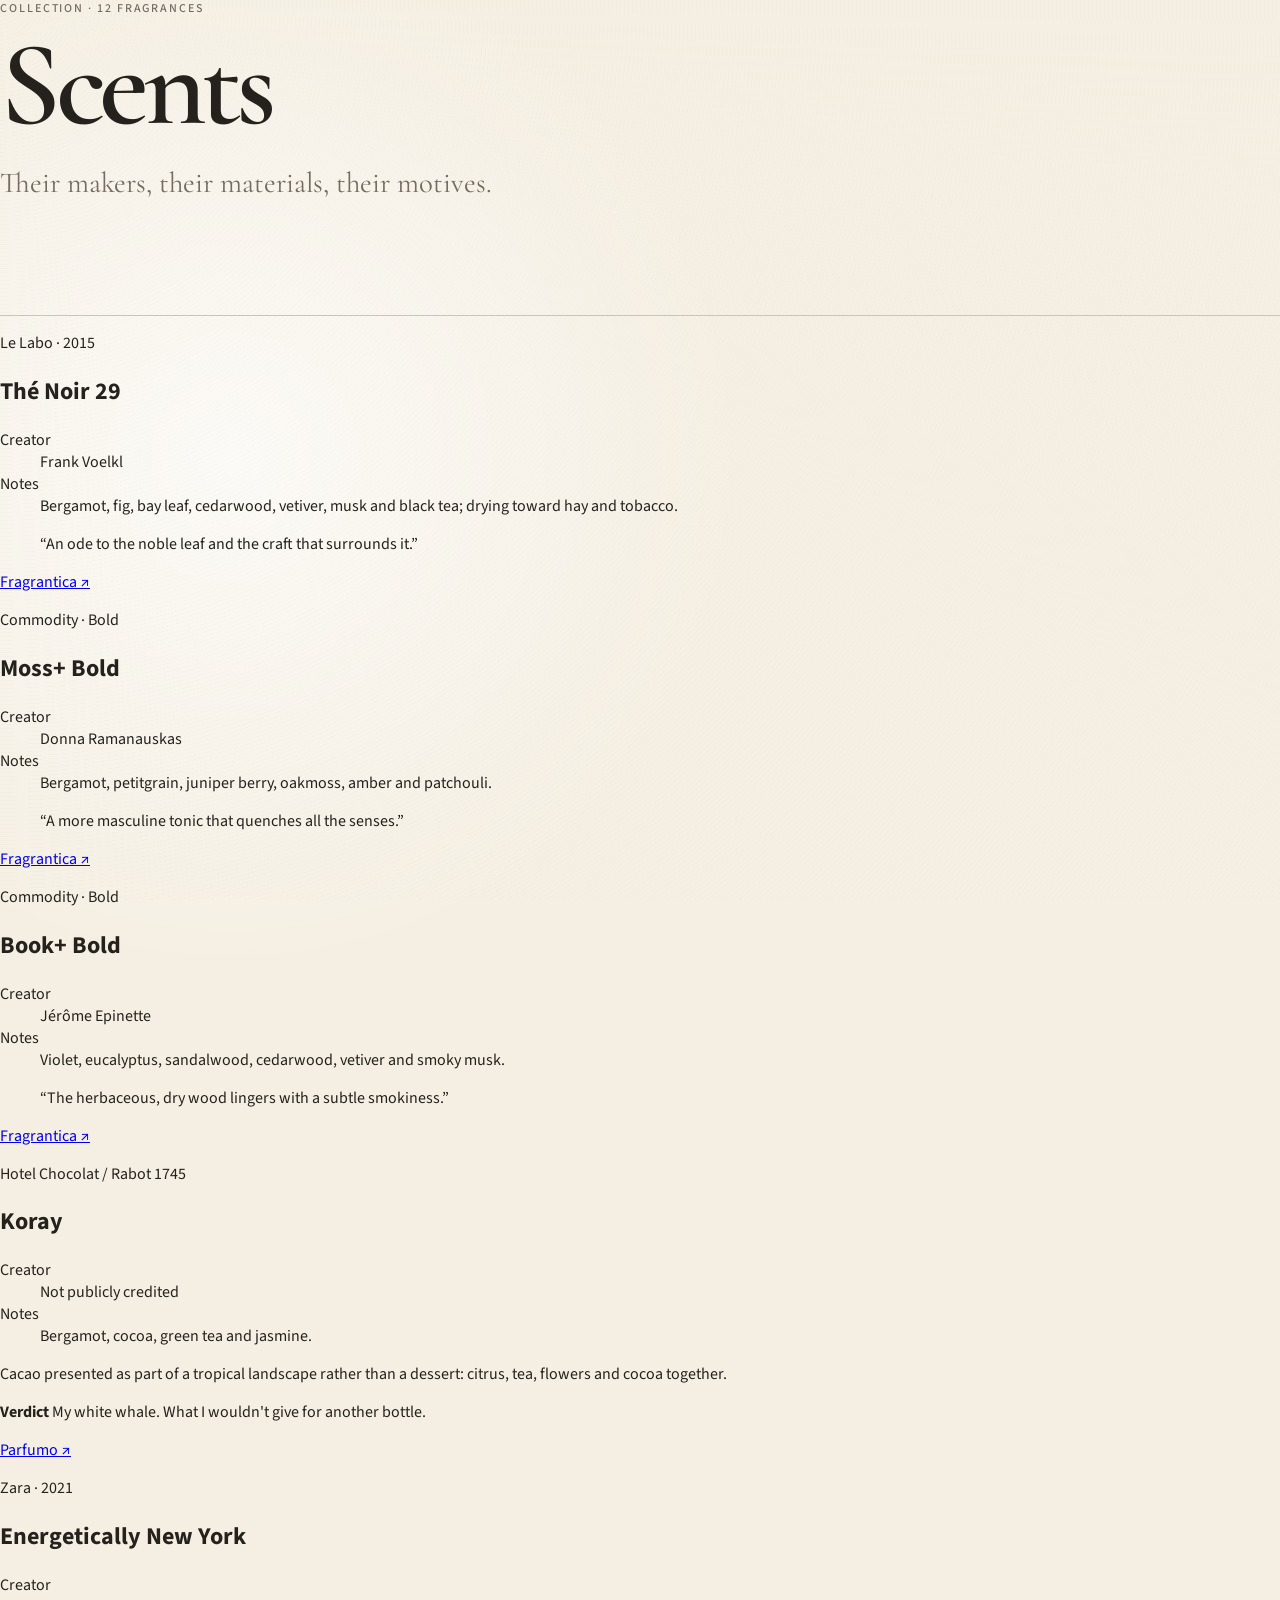
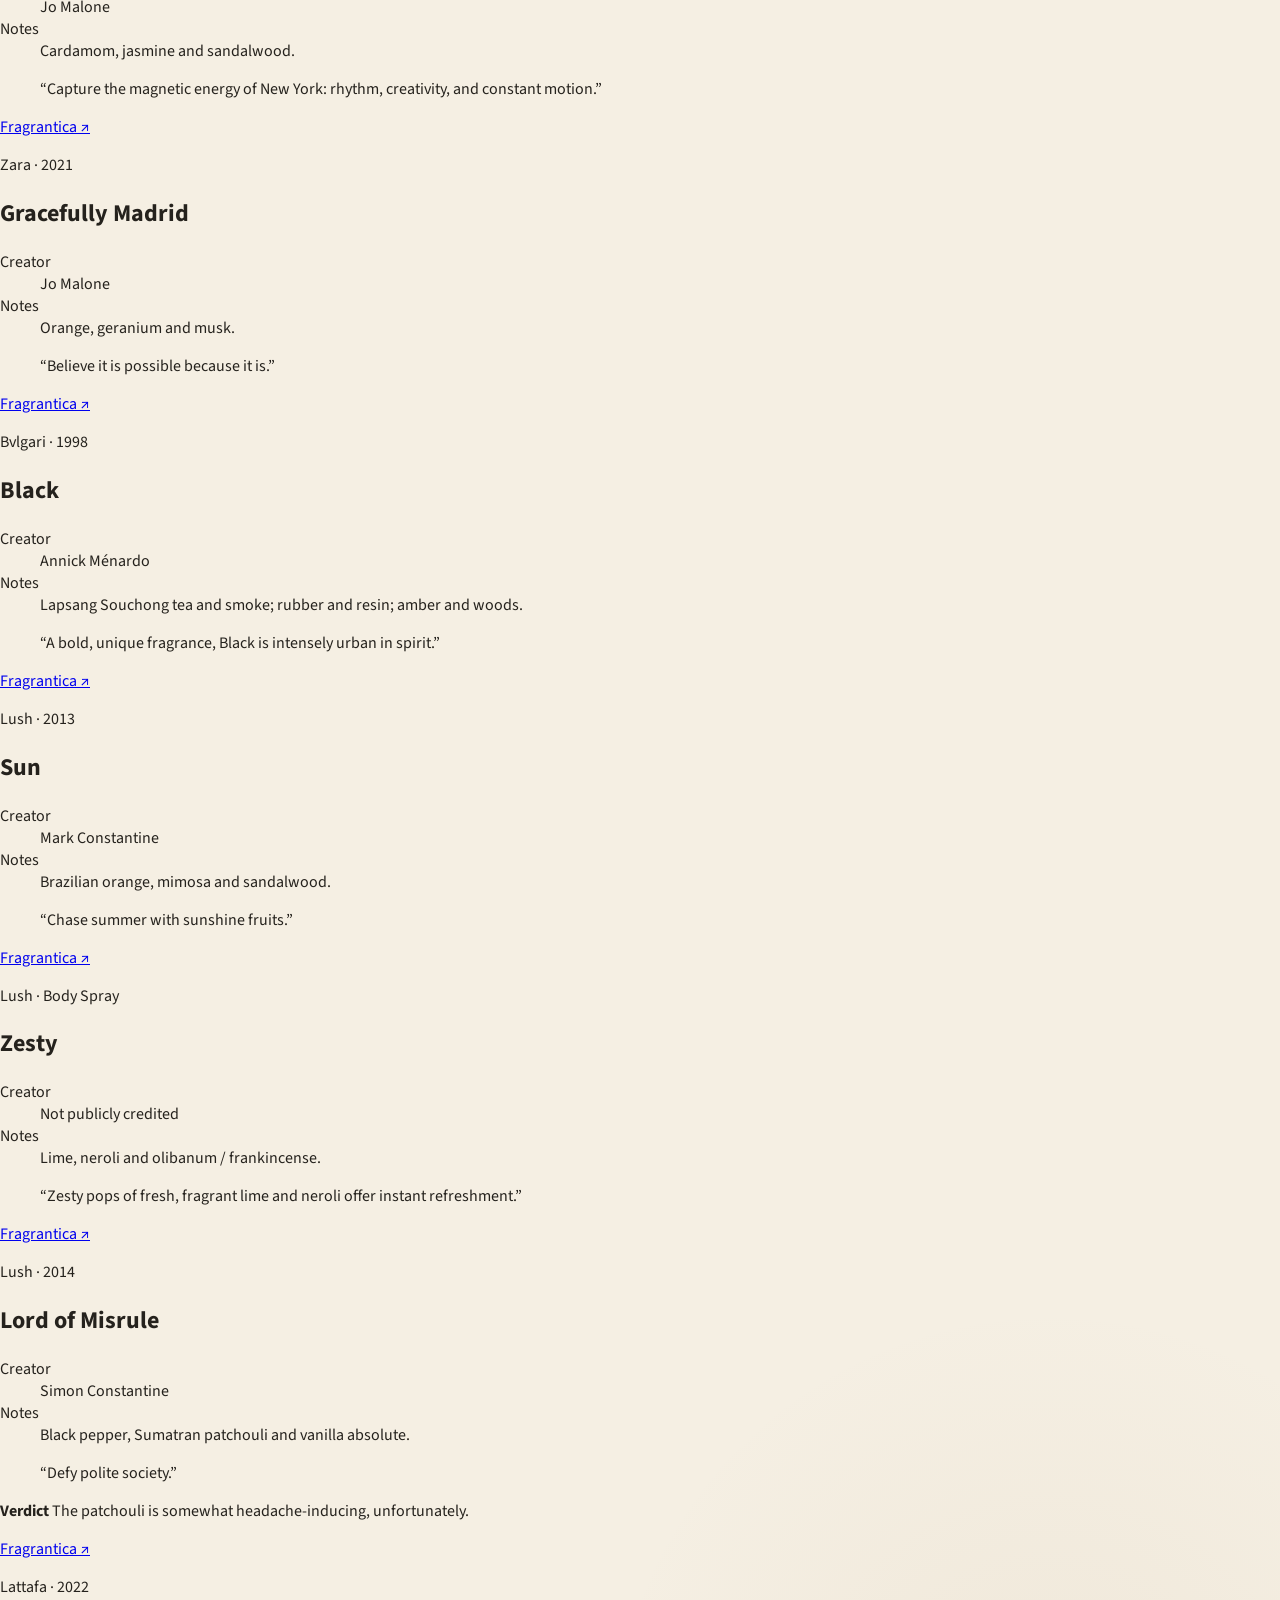
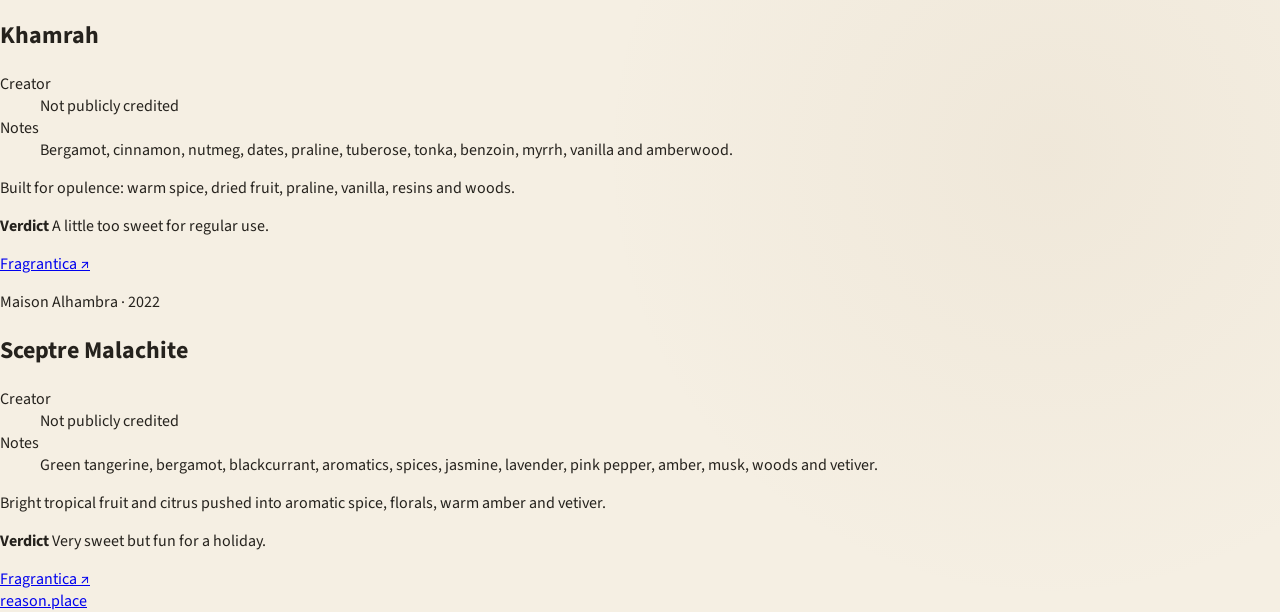
==== commit e535fff3: "Move reason.place navigation to footer" ====
--- a/sites/scents/index.html
+++ b/sites/scents/index.html
@@ -19,7 +19,6 @@
         <h1>Scents</h1>
         <p class="intro">Their makers, their materials, their motives.</p>
       </div>
-      <a class="home-link" href="https://reason.place/">reason.place ↗</a>
     </header>
 
     <main class="collection">
@@ -113,7 +112,7 @@
     </main>
 
     <footer class="site-footer">
-      <a href="https://reason.place/">Back to reason.place</a>
+      <a href="https://reason.place/">reason.place</a>
     </footer>
   </div>
 </body>
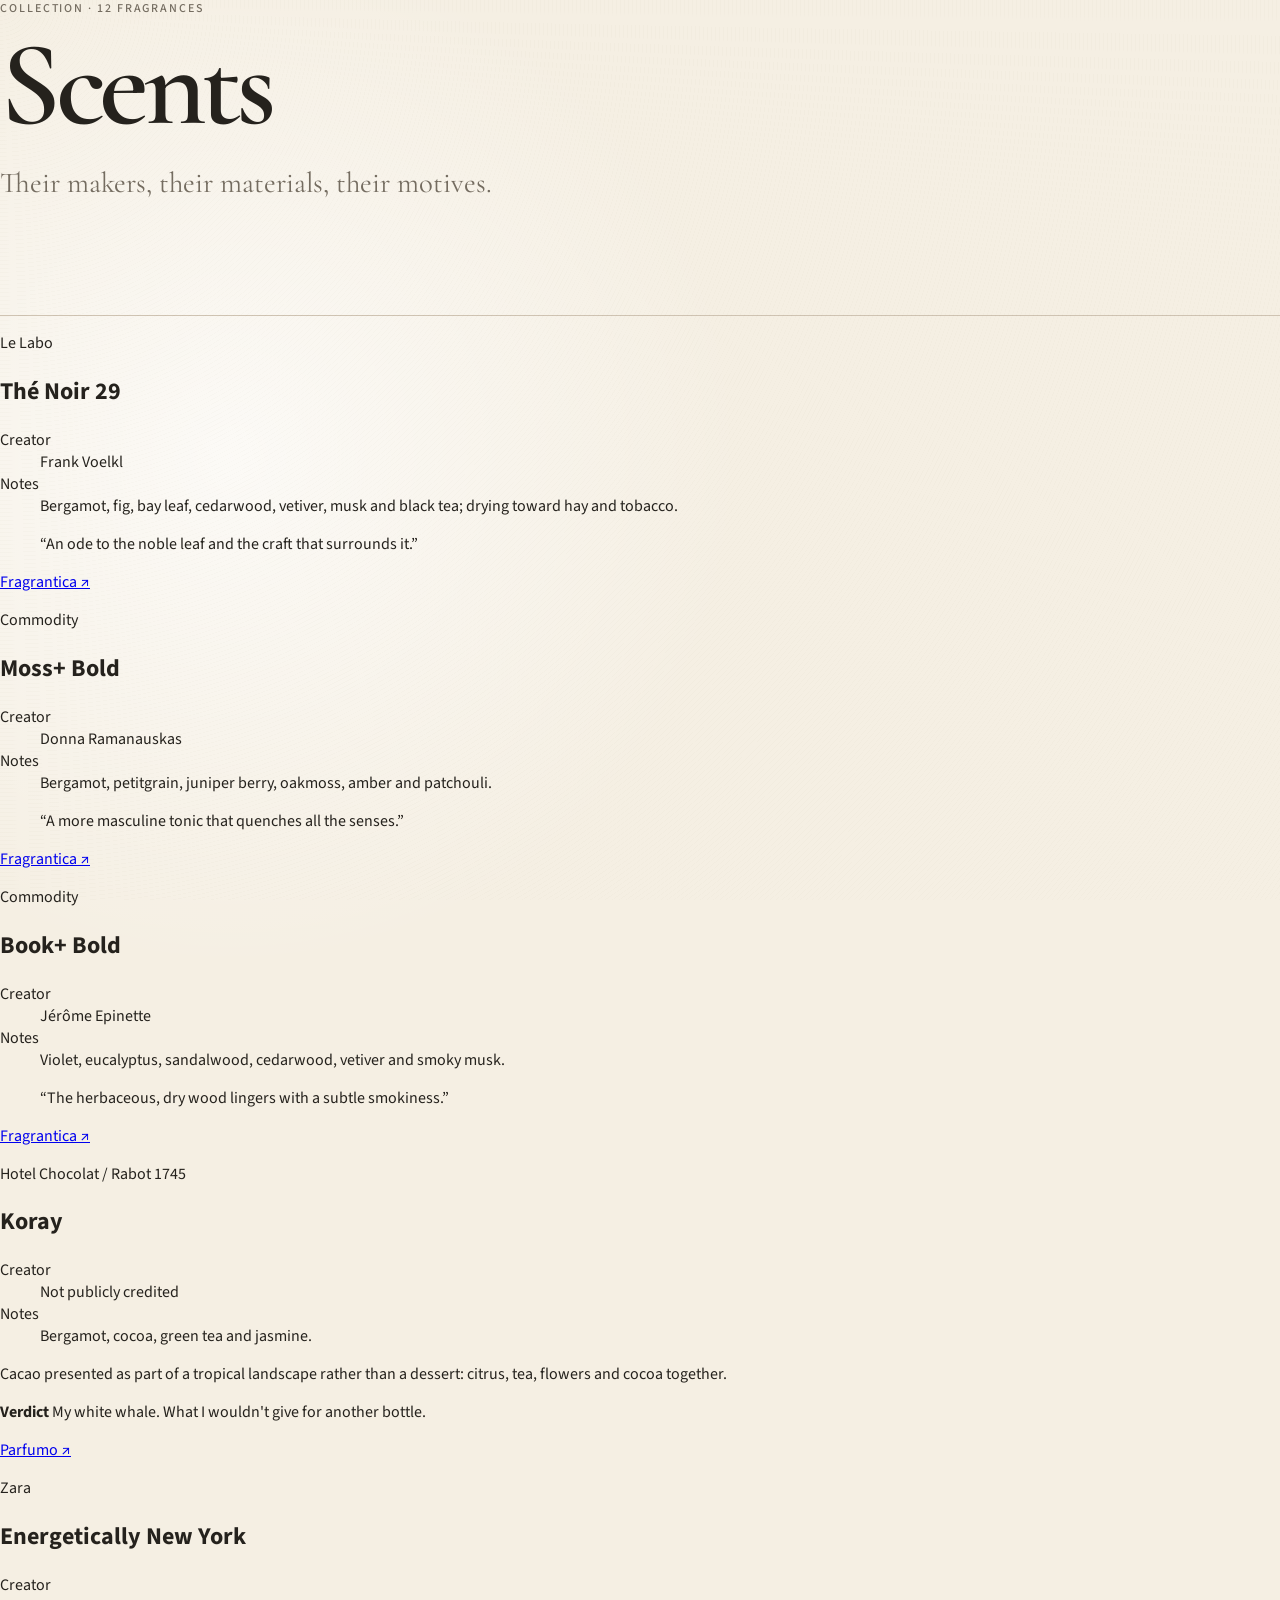
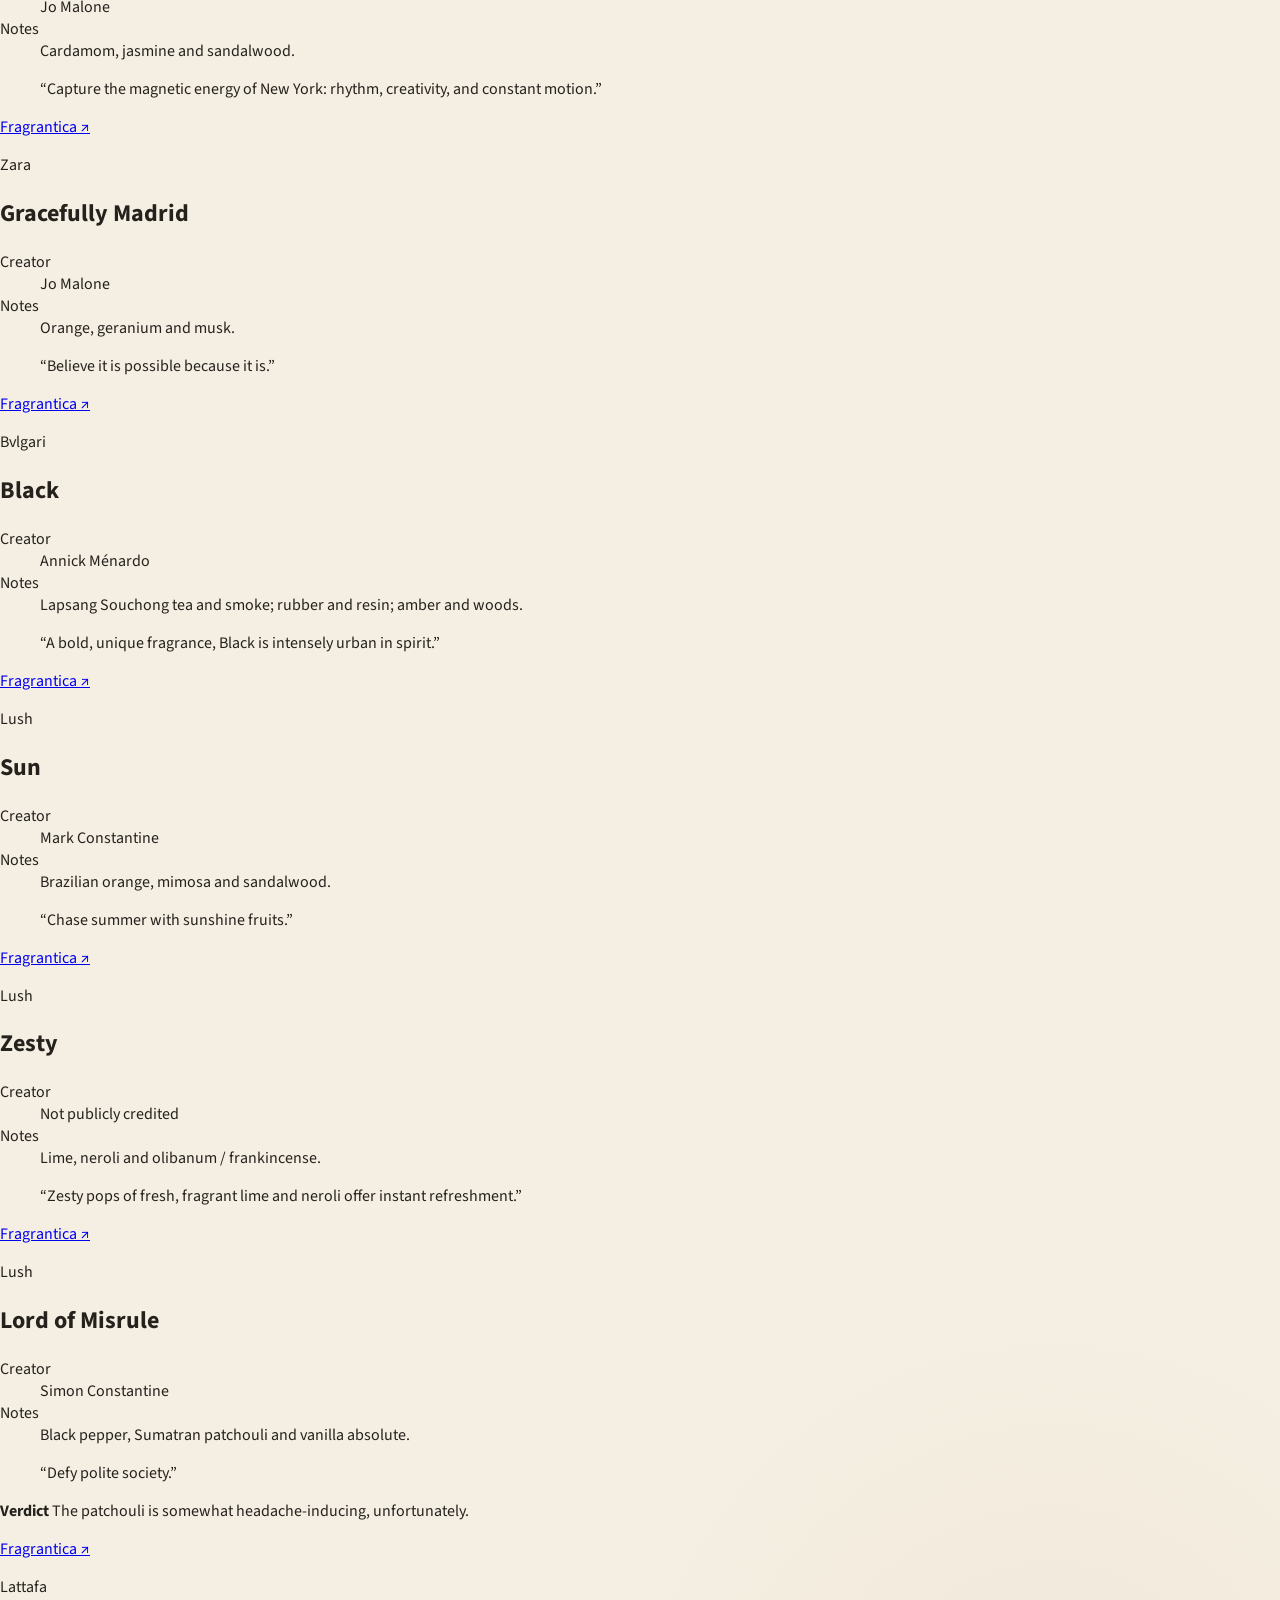
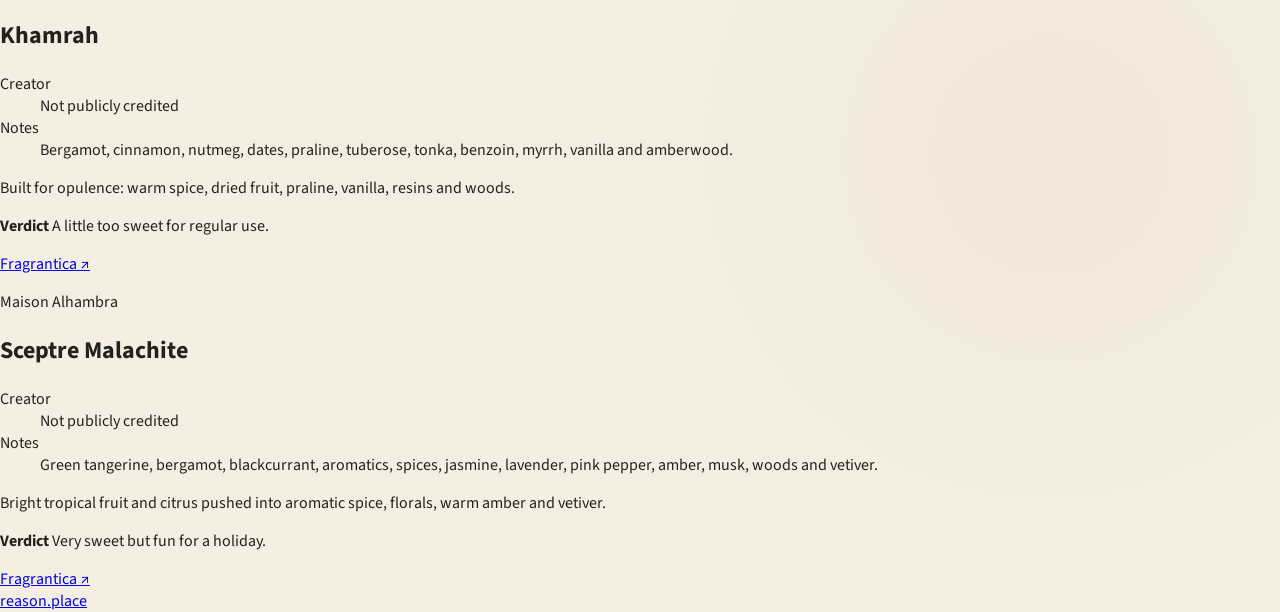
==== commit 2ac39220: "Standardize fragrance card headers" ====
--- a/sites/scents/index.html
+++ b/sites/scents/index.html
@@ -23,21 +23,21 @@
 
     <main class="collection">
       <article class="fragrance">
-        <header><p class="maker">Le Labo · 2015</p><h2>Thé Noir 29</h2></header>
+        <header><p class="maker">Le Labo</p><h2>Thé Noir 29</h2></header>
         <dl><div><dt>Creator</dt><dd>Frank Voelkl</dd></div><div><dt>Notes</dt><dd>Bergamot, fig, bay leaf, cedarwood, vetiver, musk and black tea; drying toward hay and tobacco.</dd></div></dl>
         <blockquote>“An ode to the noble leaf and the craft that surrounds it.”</blockquote>
         <a class="reference" href="https://www.fragrantica.com/perfume/Le-Labo/The-Noir-29-31872.html">Fragrantica ↗</a>
       </article>
 
       <article class="fragrance">
-        <header><p class="maker">Commodity · Bold</p><h2>Moss+ Bold</h2></header>
+        <header><p class="maker">Commodity</p><h2>Moss+ Bold</h2></header>
         <dl><div><dt>Creator</dt><dd>Donna Ramanauskas</dd></div><div><dt>Notes</dt><dd>Bergamot, petitgrain, juniper berry, oakmoss, amber and patchouli.</dd></div></dl>
         <blockquote>“A more masculine tonic that quenches all the senses.”</blockquote>
         <a class="reference" href="https://www.fragrantica.com/perfume/Commodity/Moss-70011.html">Fragrantica ↗</a>
       </article>
 
       <article class="fragrance">
-        <header><p class="maker">Commodity · Bold</p><h2>Book+ Bold</h2></header>
+        <header><p class="maker">Commodity</p><h2>Book+ Bold</h2></header>
         <dl><div><dt>Creator</dt><dd>Jérôme Epinette</dd></div><div><dt>Notes</dt><dd>Violet, eucalyptus, sandalwood, cedarwood, vetiver and smoky musk.</dd></div></dl>
         <blockquote>“The herbaceous, dry wood lingers with a subtle smokiness.”</blockquote>
         <a class="reference" href="https://www.fragrantica.com/perfume/Commodity/Book-70014.html">Fragrantica ↗</a>
@@ -52,42 +52,42 @@
       </article>
 
       <article class="fragrance">
-        <header><p class="maker">Zara · 2021</p><h2>Energetically New York</h2></header>
+        <header><p class="maker">Zara</p><h2>Energetically New York</h2></header>
         <dl><div><dt>Creator</dt><dd>Jo Malone</dd></div><div><dt>Notes</dt><dd>Cardamom, jasmine and sandalwood.</dd></div></dl>
         <blockquote>“Capture the magnetic energy of New York: rhythm, creativity, and constant motion.”</blockquote>
         <a class="reference" href="https://www.fragrantica.com/perfume/Zara/Energetically-New-York-70524.html">Fragrantica ↗</a>
       </article>
 
       <article class="fragrance">
-        <header><p class="maker">Zara · 2021</p><h2>Gracefully Madrid</h2></header>
+        <header><p class="maker">Zara</p><h2>Gracefully Madrid</h2></header>
         <dl><div><dt>Creator</dt><dd>Jo Malone</dd></div><div><dt>Notes</dt><dd>Orange, geranium and musk.</dd></div></dl>
         <blockquote>“Believe it is possible because it is.”</blockquote>
         <a class="reference" href="https://www.fragrantica.com/perfume/Zara/Gracefully-Madrid-70528.html">Fragrantica ↗</a>
       </article>
 
       <article class="fragrance">
-        <header><p class="maker">Bvlgari · 1998</p><h2>Black</h2></header>
+        <header><p class="maker">Bvlgari</p><h2>Black</h2></header>
         <dl><div><dt>Creator</dt><dd>Annick Ménardo</dd></div><div><dt>Notes</dt><dd>Lapsang Souchong tea and smoke; rubber and resin; amber and woods.</dd></div></dl>
         <blockquote>“A bold, unique fragrance, Black is intensely urban in spirit.”</blockquote>
         <a class="reference" href="https://www.fragrantica.com/perfume/Bvlgari/Black-154.html">Fragrantica ↗</a>
       </article>
 
       <article class="fragrance">
-        <header><p class="maker">Lush · 2013</p><h2>Sun</h2></header>
+        <header><p class="maker">Lush</p><h2>Sun</h2></header>
         <dl><div><dt>Creator</dt><dd>Mark Constantine</dd></div><div><dt>Notes</dt><dd>Brazilian orange, mimosa and sandalwood.</dd></div></dl>
         <blockquote>“Chase summer with sunshine fruits.”</blockquote>
         <a class="reference" href="https://www.fragrantica.com/perfume/Lush/Sun-17620.html">Fragrantica ↗</a>
       </article>
 
       <article class="fragrance">
-        <header><p class="maker">Lush · Body Spray</p><h2>Zesty</h2></header>
+        <header><p class="maker">Lush</p><h2>Zesty</h2></header>
         <dl><div><dt>Creator</dt><dd>Not publicly credited</dd></div><div><dt>Notes</dt><dd>Lime, neroli and olibanum / frankincense.</dd></div></dl>
         <blockquote>“Zesty pops of fresh, fragrant lime and neroli offer instant refreshment.”</blockquote>
         <a class="reference" href="https://www.fragrantica.com/p/93841">Fragrantica ↗</a>
       </article>
 
       <article class="fragrance lower-priority">
-        <header><p class="maker">Lush · 2014</p><h2>Lord of Misrule</h2></header>
+        <header><p class="maker">Lush</p><h2>Lord of Misrule</h2></header>
         <dl><div><dt>Creator</dt><dd>Simon Constantine</dd></div><div><dt>Notes</dt><dd>Black pepper, Sumatran patchouli and vanilla absolute.</dd></div></dl>
         <blockquote>“Defy polite society.”</blockquote>
         <p class="verdict"><strong>Verdict</strong> The patchouli is somewhat headache-inducing, unfortunately.</p>
@@ -95,7 +95,7 @@
       </article>
 
       <article class="fragrance lower-priority">
-        <header><p class="maker">Lattafa · 2022</p><h2>Khamrah</h2></header>
+        <header><p class="maker">Lattafa</p><h2>Khamrah</h2></header>
         <dl><div><dt>Creator</dt><dd>Not publicly credited</dd></div><div><dt>Notes</dt><dd>Bergamot, cinnamon, nutmeg, dates, praline, tuberose, tonka, benzoin, myrrh, vanilla and amberwood.</dd></div></dl>
         <p class="intent">Built for opulence: warm spice, dried fruit, praline, vanilla, resins and woods.</p>
         <p class="verdict"><strong>Verdict</strong> A little too sweet for regular use.</p>
@@ -103,7 +103,7 @@
       </article>
 
       <article class="fragrance lower-priority">
-        <header><p class="maker">Maison Alhambra · 2022</p><h2>Sceptre Malachite</h2></header>
+        <header><p class="maker">Maison Alhambra</p><h2>Sceptre Malachite</h2></header>
         <dl><div><dt>Creator</dt><dd>Not publicly credited</dd></div><div><dt>Notes</dt><dd>Green tangerine, bergamot, blackcurrant, aromatics, spices, jasmine, lavender, pink pepper, amber, musk, woods and vetiver.</dd></div></dl>
         <p class="intent">Bright tropical fruit and citrus pushed into aromatic spice, florals, warm amber and vetiver.</p>
         <p class="verdict"><strong>Verdict</strong> Very sweet but fun for a holiday.</p>
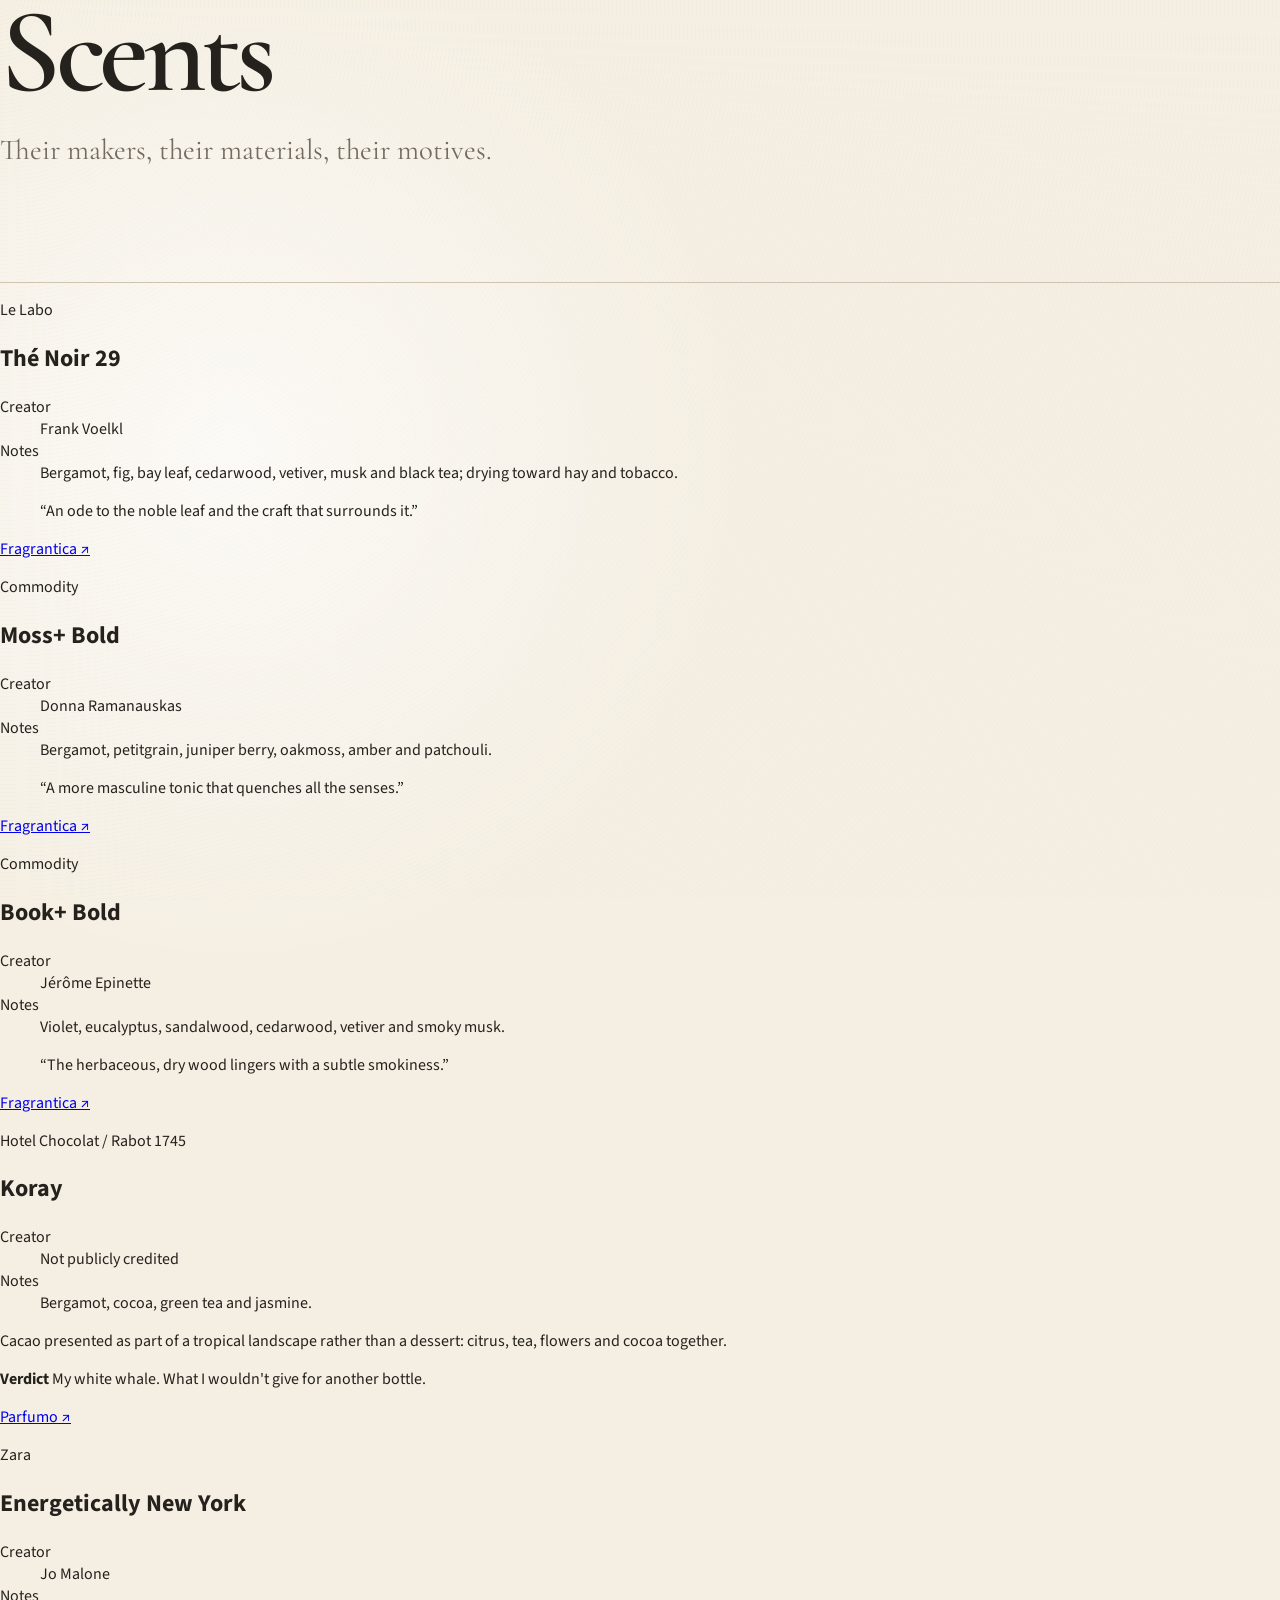
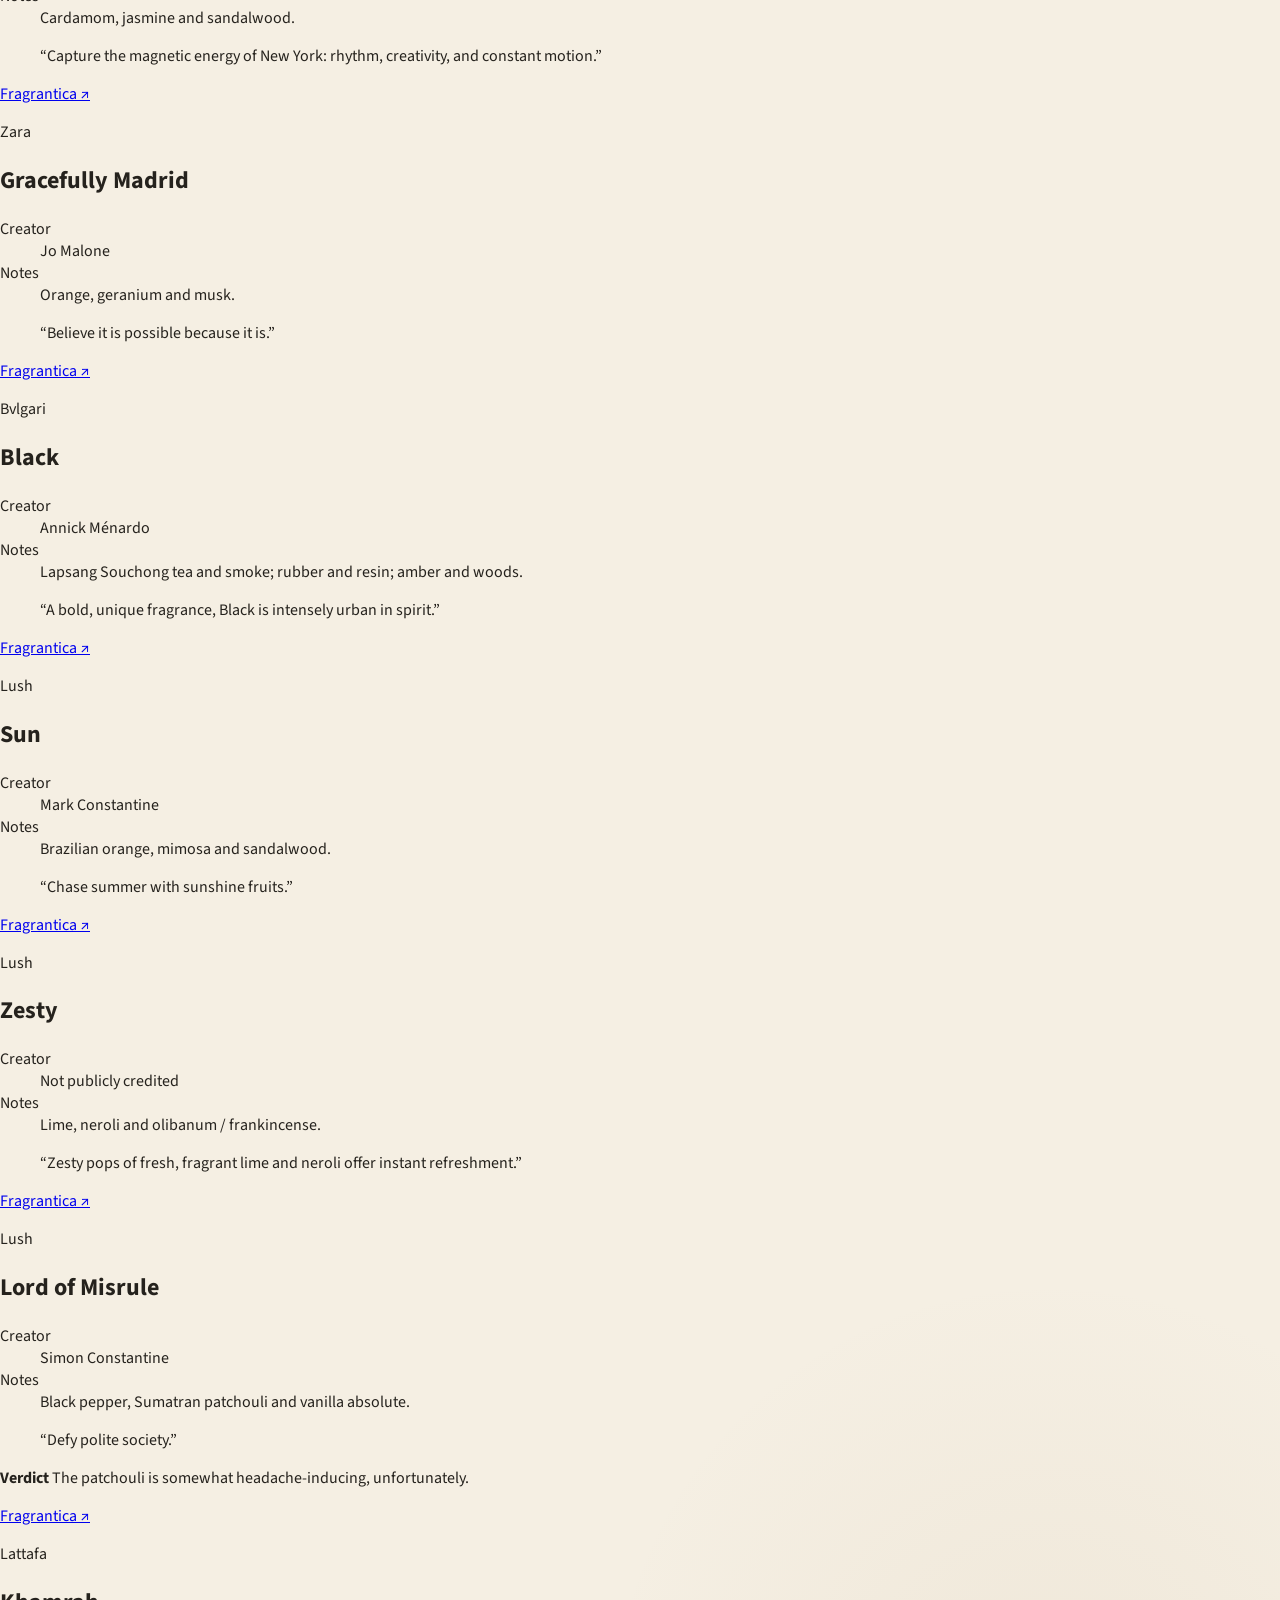
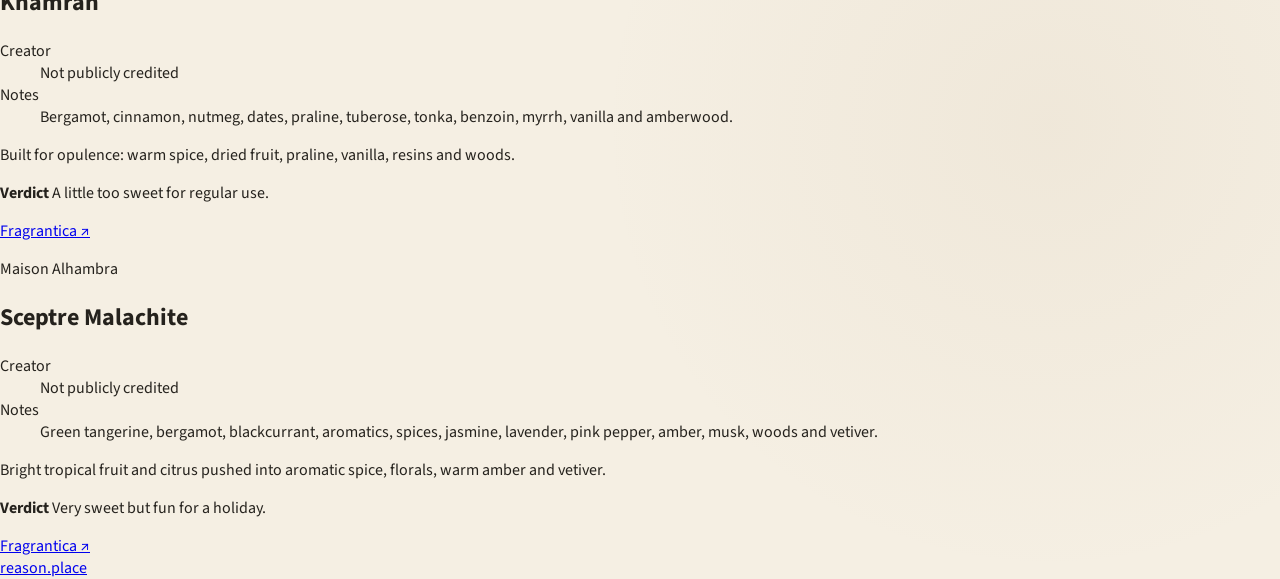
==== commit 139a95d6: "Remove collection eyebrow from scents header" ====
--- a/sites/scents/index.html
+++ b/sites/scents/index.html
@@ -15,7 +15,6 @@
   <div class="shell">
     <header class="masthead">
       <div>
-        <p class="eyebrow">Collection · 12 fragrances</p>
         <h1>Scents</h1>
         <p class="intro">Their makers, their materials, their motives.</p>
       </div>
